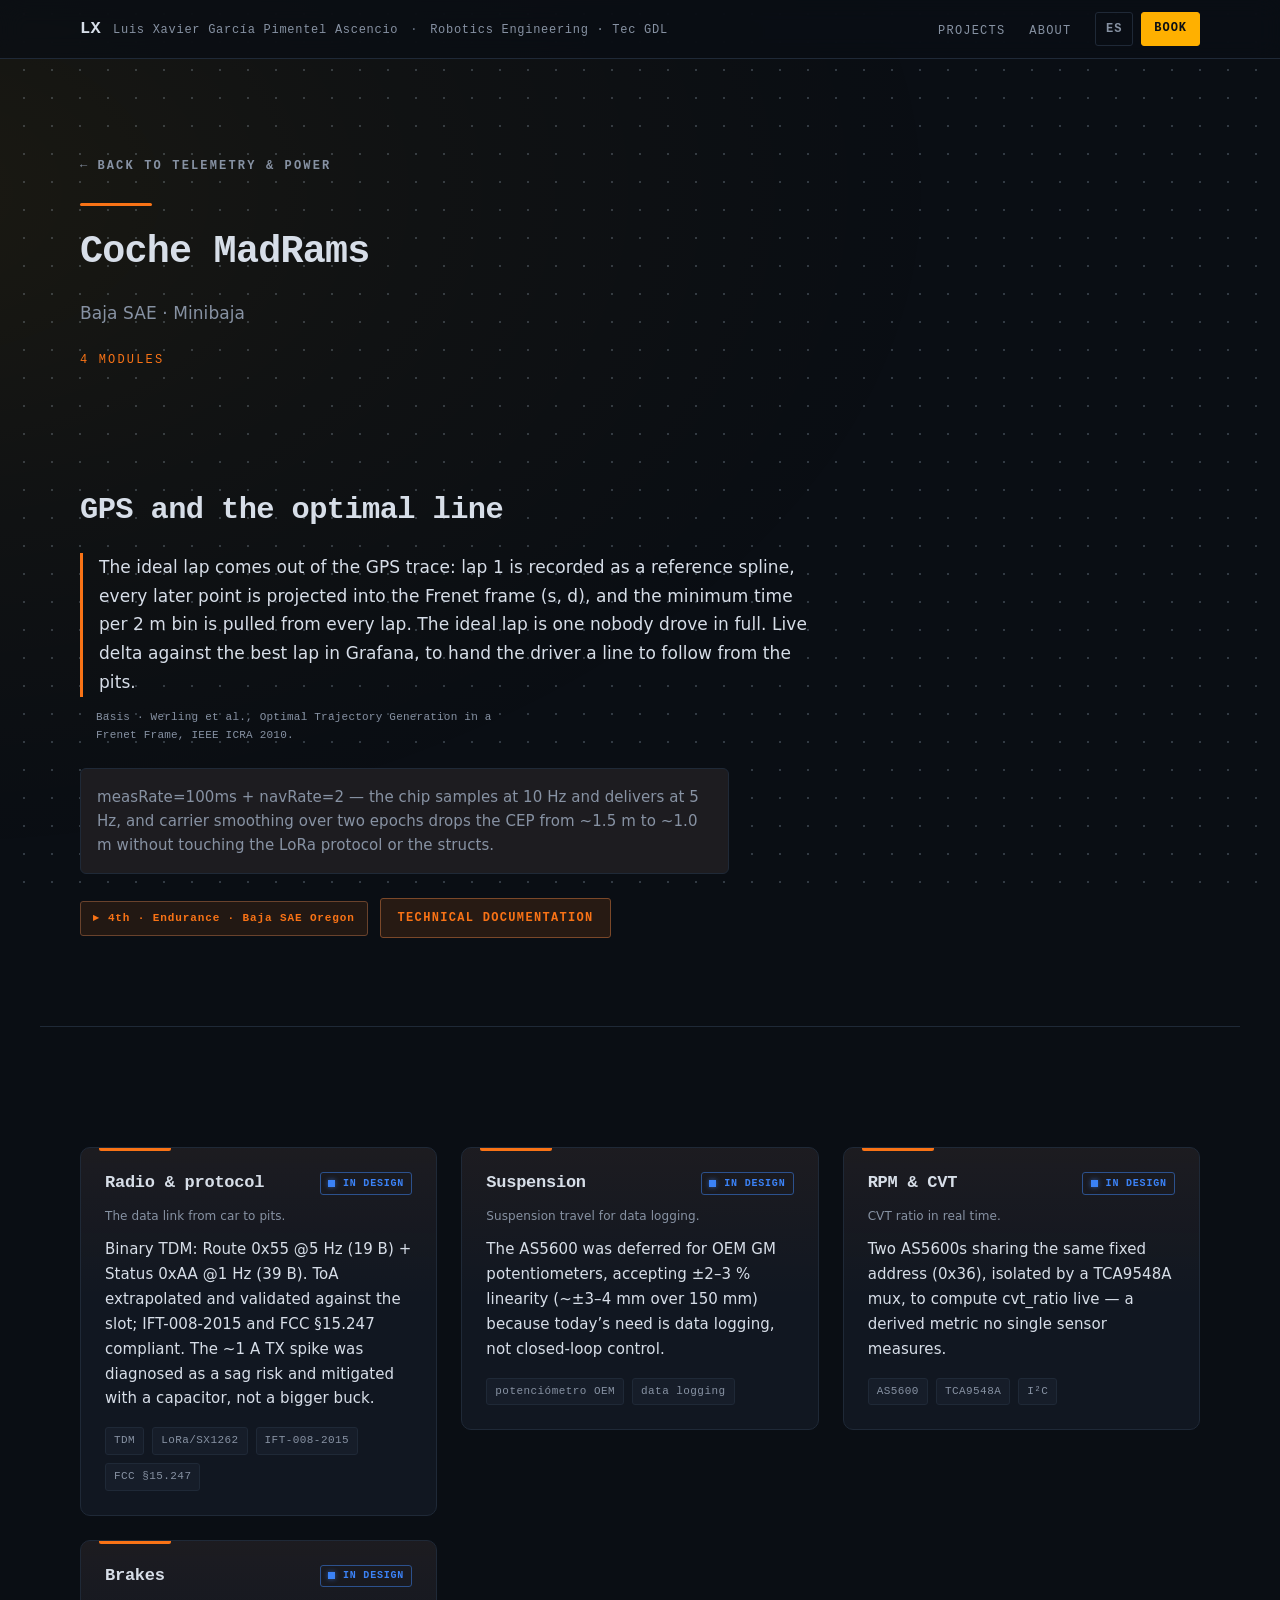
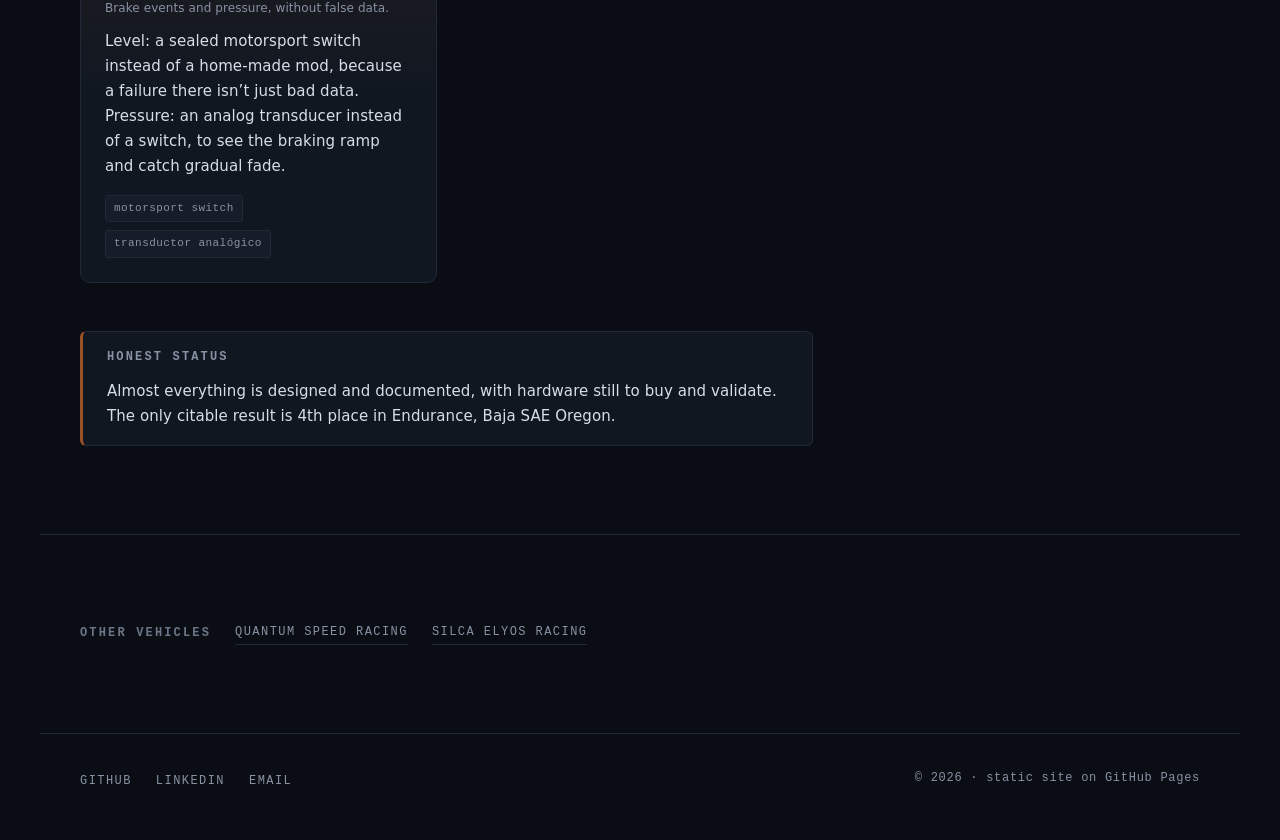
==== coche-madrams.html @ d6597817 "Extension a la seccion de telemeria" ====
<!doctype html>
<html lang="es">
<head>
<meta charset="UTF-8">
<meta name="viewport" content="width=device-width, initial-scale=1">
<title data-i18n="meta.title.vehiculo.madrams">Coche MadRams — Luis Xavier García Pimentel Ascencio</title>
<meta name="description" content="Coche Baja SAE de MadRams: telemetría por radio LoRa, vuelta ideal en marco de Frenet y decisiones de ingeniería subsistema por subsistema.">

<meta http-equiv="Content-Security-Policy"
      content="default-src 'self';
               script-src 'self';
               style-src 'self' 'unsafe-inline' https://fonts.googleapis.com;
               img-src 'self' data: https:;
               font-src 'self' https://fonts.gstatic.com;
               connect-src 'self';">

<meta property="og:title" data-i18n-content="meta.title.vehiculo.madrams" content="Coche MadRams — Luis Xavier García Pimentel Ascencio">
<meta property="og:description" content="Coche Baja SAE de MadRams: telemetría por radio LoRa, vuelta ideal en marco de Frenet y decisiones de ingeniería subsistema por subsistema.">
<meta property="og:type" content="website">
<meta property="og:url" content="https://luisxavierxd.github.io/Portfolio/coche-madrams.html">
<meta property="og:image" content="https://luisxavierxd.github.io/Portfolio/assets/og-cover.png">
<meta property="og:image:width" content="1200">
<meta property="og:image:height" content="630">
<meta property="og:image:alt" data-i18n-content="meta.ogImageAlt" content="Trazo de señal que pasa de ruido a una decisión discreta, sobre fondo azul-carbón, junto al nombre Luis Xavier García Pimentel Ascencio.">
<meta name="twitter:card" content="summary_large_image">

<link rel="icon" href="assets/favicon.svg" type="image/svg+xml">

<link rel="preconnect" href="https://fonts.googleapis.com">
<link rel="preconnect" href="https://fonts.gstatic.com" crossorigin>
<link rel="preload" as="style" href="https://fonts.googleapis.com/css2?family=Space+Mono:wght@400;700&family=Inter:wght@400;500;600&display=swap">
<link id="fonts-css" rel="stylesheet" media="print" href="https://fonts.googleapis.com/css2?family=Space+Mono:wght@400;700&family=Inter:wght@400;500;600&display=swap">

<link rel="stylesheet" href="styles.css">
</head>
<body>
<a class="skip-link" href="#main" data-i18n="a11y.skip">Saltar al contenido</a>

<header class="site-header">
  <nav class="nav" aria-label="Navegación principal" data-i18n-aria="nav.ariaLabel">
    <a class="brand" href="index.html" data-page-link>
      <span class="brand__mark">LX</span>
      <span class="brand__name">Luis Xavier García Pimentel Ascencio</span>
      <span class="brand__subtitle" data-i18n="nav.subtitle">Ingeniería en Robótica · Tec GDL</span>
    </a>
    <ul class="nav__links">
      <li><a class="nav__link" href="index.html#projects" data-page-link data-i18n="nav.projects">Proyectos</a></li>
      <li><a class="nav__link" href="index.html#about" data-page-link data-i18n="nav.about">Sobre mí</a></li>
    </ul>
    <div class="nav__actions">
      <button id="lang-toggle" class="lang-toggle" type="button" aria-label="EN — cambiar a inglés" data-i18n-aria="langToggle.ariaLabel">EN</button>
      <a class="btn btn--primary btn--small" href="index.html#book" data-page-link data-i18n="nav.bookCta">Agendar</a>
    </div>
  </nav>
</header>

<main id="main" tabindex="-1">
  <!-- Data-rendered from the VEHICLES table in main.js, in the active language.
       Adding a subsystem is one entry in that table — this shell never changes. -->
  <div id="vehicle-root" data-vehicle="madrams"></div>

  <noscript>
    <section class="section">
      <p class="vehicle-noscript">
        Esta página se arma con JavaScript. Mientras tanto:
        <a href="telemetria.html">volver a Telemetría y potencia</a> ·
        <a href="https://balsam-ringer-081.notion.site/797b2fdbb6b982669b6981bc59cf0b23" target="_blank" rel="noopener noreferrer">documentación técnica</a>.
      </p>
    </section>
  </noscript>
</main>

<footer class="site-footer">
  <ul class="footer__links">
    <li><a class="footer__link" href="https://github.com/luisxavierxd" target="_blank" rel="noopener noreferrer" data-i18n="social.github">GitHub</a></li>
    <li><a class="footer__link" href="https://www.linkedin.com/in/luis-xavier-garcía-pimentel-ascencio-251508333" target="_blank" rel="noopener noreferrer" data-i18n="social.linkedin">LinkedIn</a></li>
    <li><a class="footer__link" href="mailto:luisxaviergpa@proton.me" data-i18n="social.email">Email</a></li>
  </ul>
  <p class="footer__meta">© <span id="year"></span> · <span data-i18n="footer.tagline">sitio estático en GitHub Pages</span></p>
</footer>

<script src="main.js" defer></script>
</body>
</html>
---- styles.css ----
/* ==========================================================================
   Luis Xavier García Pimentel Ascencio — portfolio
   Design system: TEST-BENCH INSTRUMENT PANEL

   The project board is a bank of instrument channels. Each channel module
   reads its color from the --ch custom property the HTML sets inline, so a
   single rule set themes all six (address, reading, trace, border, dot,
   focus ring). Everything outside the board stays quiet.
   ========================================================================== */

/* --------------------------------------------------------------------------
   1. Tokens
   -------------------------------------------------------------------------- */

:root {
  /* Surfaces — blue-charcoal instrument background, never pure black */
  --bg:      #0a0e14;
  --panel:   #111721;
  --panel-2: #161d29;
  --rule:    #1f2937;

  /* Text.
     --dim (4.25:1 on --bg) FAILS AA for normal-size text, so it is used only
     for non-text decoration: the panel grid texture and the scope graticule.
     --dim-strong (5.37–6.14:1 on all three surfaces) carries every piece of
     small secondary text. */
  --text:       #d7dee8;
  --dim:        #6b7787;
  --dim-strong: #8792a3;

  /* Channel colors — one per project, meaningful assignment.
     All nine pass AA on --bg / --panel / --panel-2. */
  --ch-amber:  #ffb000; /* JTCS           — count / demand      */
  --ch-green:  #46e88a; /* NeuroBeat      — bio-signal          */
  --ch-cyan:   #38bdf8; /* TelemetryStack — live telemetry      */
  --ch-violet: #b48ead; /* Robot ROS2     — navigation          */
  --ch-coral:  #ff8f6b; /* Mapa TEC       — routing             */
  --ch-lime:   #c3e88d; /* MadRams        — teaching/onboarding */
  --ch-emerald: #14b8a6; /* AgroBot       — greenhouse harvesting */
  --ch-magenta: #e879f9; /* Loopzels      — cognitive puzzles     */
  --ch-red:     #ff3d6e; /* Malaria       — field / physics       */
  /* Each sub-page holds one bank of channels, so distinctness only has to
     hold *within* a page. The picks below still clear every existing hue by
     eye on --bg, and no two colors ever share a board. */
  --ch-coche:   #f97316; /* Coche MadRams — Baja rust-orange (vs. lime)  */
  --ch-quantum: #a855f7; /* Quantum       — high-voltage electric purple */
  --ch-elyos:   #3b82f6; /* Silca Elyos   — award steel-blue             */
  --ch-teal:    #5eead4; /* LaTeX Studio  — typeset paper-mint           */
  --ch-indigo:  #818cf8; /* Frenado Magn. — field-line periwinkle        */
  --ch-orchid:  #c084fc; /* LLM / Orquest.— agent-orchestration violet   */

  /* Default channel for anything outside a channel module (nav, hero,
     footer). Amber is the master channel. Every accent, focus ring and
     hover state in the sheet resolves through var(--ch). */
  --ch: var(--ch-amber);

  /* Type */
  --font-mono: "Space Mono", ui-monospace, SFMono-Regular, "JetBrains Mono", monospace;
  --font-sans: Inter, system-ui, -apple-system, "Segoe UI", sans-serif;

  --t-2xs:  0.625rem;   /* 10px — reading kicker            */
  --t-xs:   0.6875rem;  /* 11px — badges, pills             */
  --t-sm:   0.75rem;    /* 12px — eyebrows, units, captions */
  --t-md:   0.9375rem;  /* 15px — blurbs                    */
  --t-base: 1rem;       /* 16px — body                      */
  --t-lg:   1.0625rem;  /* 17px — bio, hero subline         */
  --t-xl:   1.125rem;   /* 18px — channel names             */
  --t-2xl:  1.5rem;     /* 24px — section headings          */
  --t-read: 2.5rem;     /* 40px — the reading value         */
  --t-hero: clamp(1.85rem, 6.2vw, 3.35rem);

  --track-wide:  0.18em;  /* tracked-out uppercase mono */
  --track-tight: -0.02em;

  /* Space */
  --s1: 0.25rem;   /*  4 */
  --s2: 0.5rem;    /*  8 */
  --s3: 0.75rem;   /* 12 */
  --s4: 1rem;      /* 16 */
  --s5: 1.5rem;    /* 24 */
  --s6: 2rem;      /* 32 */
  --s7: 3rem;      /* 48 */
  --s8: 4rem;      /* 64 */

  /* Radius — squared-off, instrument hardware, not soft cards */
  --r-sm: 3px;
  --r-md: 6px;
  --r-lg: 10px;

  /* Layout */
  --measure: 1200px;
  --pad-x: clamp(16px, 4vw, 40px); /* 16px at 360 keeps the 320px-min
                                      Calendly widget inside the viewport */
  --ease: cubic-bezier(0.22, 0.61, 0.36, 1);
}

/* --------------------------------------------------------------------------
   2. Base
   -------------------------------------------------------------------------- */

*,
*::before,
*::after { box-sizing: border-box; }

html {
  scroll-behavior: smooth;
  scroll-padding-top: 7rem;
  -webkit-text-size-adjust: 100%;
}

body {
  margin: 0;
  background-color: var(--bg);
  color: var(--text);
  font-family: var(--font-sans);
  font-size: var(--t-base);
  line-height: 1.6;
  letter-spacing: 0.005em;
  overflow-wrap: break-word;
}

/* Panel substrate — a dot lattice, deliberately NOT a grid: the trace screens
   own the crosshatch, so repeating it page-wide spent that cue everywhere.
   Fixed, so it reads as a surface the page sits on rather than something that
   scrolls with it. */
body::before {
  content: "";
  position: fixed;
  inset: 0;
  z-index: -1;
  pointer-events: none;
  /* 22% put the lattice at 1.24:1 against the page — technically present,
     practically invisible, and the landing's bank rows have enough open field
     that the texture has to actually carry it. 42% lands near 1.8:1: readable
     as a surface, still quiet enough to sit under type. */
  background-image: radial-gradient(
    color-mix(in srgb, var(--dim) 42%, transparent) 1.15px,
    transparent 1.25px);
  background-size: 28px 28px;
  background-position: center top;
}

/* The single ambient wash, in the hero channel's own amber. It lives on body,
   not on .hero, because .hero is capped at --measure: a layer inside that box
   gets clipped at the content column and the light ends on a vertical edge
   mid-screen. Here it spans the viewport, its origin sits off-canvas to the
   left so there is no visible start, and it reaches full transparency at 72%
   of a box far taller than it needs, so it never ends on an edge either.
   One wash, not scattered glow — the board is where colour is spent. */
body::after {
  content: "";
  position: absolute;
  top: 0;
  left: 0;
  right: 0;
  height: 1200px;
  z-index: -1;
  pointer-events: none;
  background: radial-gradient(115% 78% at -8% 16%,
    color-mix(in srgb, var(--ch-amber) 7%, transparent) 0,
    color-mix(in srgb, var(--ch-amber) 3%, transparent) 34%,
    transparent 72%);
}

h1, h2, h3, p, ul, figure { margin: 0; }
ul { padding: 0; list-style: none; }

a { color: inherit; }

svg { display: block; }

::selection {
  background: color-mix(in srgb, var(--ch) 30%, transparent);
  color: var(--text);
}

/* One focus treatment, channel-aware: inside a module it takes that
   module's color, elsewhere it falls back to the master channel. */
a:focus-visible,
button:focus-visible,
[tabindex]:focus-visible {
  outline: 2px solid var(--ch);
  outline-offset: 2px;
  border-radius: var(--r-sm);
}

/* --------------------------------------------------------------------------
   3. Skip link
   -------------------------------------------------------------------------- */

.skip-link {
  position: absolute;
  left: var(--s4);
  top: var(--s2);
  z-index: 100;
  transform: translateY(-160%);
  padding: var(--s2) var(--s4);
  background: var(--ch);
  color: var(--bg);
  font-family: var(--font-mono);
  font-size: var(--t-sm);
  font-weight: 700;
  letter-spacing: 0.08em;
  text-transform: uppercase;
  text-decoration: none;
  border-radius: var(--r-sm);
  transition: transform 0.18s var(--ease);
}

.skip-link:focus-visible { transform: translateY(0); }

/* --------------------------------------------------------------------------
   4. Header / nav — quiet
   -------------------------------------------------------------------------- */

.site-header {
  position: sticky;
  top: 0;
  z-index: 50;
  background: var(--bg); /* opaque fallback */
  border-bottom: 1px solid var(--rule);
}

@supports ((backdrop-filter: blur(10px)) or (-webkit-backdrop-filter: blur(10px))) {
  .site-header {
    background: color-mix(in srgb, var(--bg) 76%, transparent);
    -webkit-backdrop-filter: blur(12px) saturate(1.3);
    backdrop-filter: blur(12px) saturate(1.3);
  }
}

.nav {
  max-width: var(--measure);
  margin-inline: auto;
  padding: var(--s3) var(--pad-x);
  display: flex;
  flex-wrap: wrap;
  align-items: center;
  gap: var(--s3) var(--s4);
}

.brand {
  margin-right: auto;
  display: flex;
  align-items: baseline;
  gap: var(--s3);
  text-decoration: none;
  min-width: 0;
}

.brand__mark {
  font-family: var(--font-mono);
  font-weight: 700;
  font-size: 1.0625rem;
  letter-spacing: 0.02em;
  color: var(--text);
}

.brand:hover .brand__mark { color: var(--ch); }

/* Name and discipline read as one subtitle line, joined by the separator below.
   They are two elements only because the subtitle's textContent belongs to the
   i18n pass — a name folded into that span gets overwritten on load. */
.brand__name,
.brand__subtitle {
  display: none;
  font-family: var(--font-mono);
  font-size: var(--t-sm);
  letter-spacing: 0.06em;
  color: var(--dim-strong);
  white-space: nowrap;
}

.brand__subtitle::before {
  content: "·";
  margin-right: var(--s3);
  color: var(--dim);
}

.nav__links {
  order: 3;
  flex-basis: 100%;
  display: flex;
  flex-wrap: wrap;
  gap: var(--s5);
  padding-top: var(--s3);
  border-top: 1px solid var(--rule);
}

.nav__link {
  font-family: var(--font-mono);
  font-size: var(--t-sm);
  letter-spacing: 0.1em;
  text-transform: uppercase;
  text-decoration: none;
  color: var(--dim-strong);
  padding-block: 2px;
  border-bottom: 1px solid transparent;
  transition: color 0.18s var(--ease), border-color 0.18s var(--ease);
}

.nav__link:hover {
  color: var(--text);
  border-bottom-color: var(--ch);
}

.nav__actions {
  display: flex;
  align-items: center;
  gap: var(--s2);
}

.lang-toggle {
  font-family: var(--font-mono);
  font-size: var(--t-sm);
  font-weight: 700;
  letter-spacing: 0.1em;
  color: var(--dim-strong);
  background: transparent;
  border: 1px solid var(--rule);
  border-radius: var(--r-sm);
  padding: 0.45rem 0.6rem;
  min-height: 34px;
  cursor: pointer;
  transition: color 0.18s var(--ease), border-color 0.18s var(--ease);
}

.lang-toggle:hover {
  color: var(--text);
  border-color: color-mix(in srgb, var(--ch) 45%, var(--rule));
}

@media (min-width: 760px) {
  .nav__links {
    order: 0;
    flex-basis: auto;
    gap: var(--s5);
    padding-top: 0;
    border-top: 0;
    margin-inline-end: var(--s2);
  }
}

@media (min-width: 700px) {
  .brand__name { display: inline; }
}

/* The subtitle only joins once the name, the nav and the CTA all fit without
   crowding — it is the least load-bearing thing in the bar. */
@media (min-width: 1200px) {
  .brand__subtitle { display: inline; }
}

/* --------------------------------------------------------------------------
   5. Buttons — instrument switch labels
   -------------------------------------------------------------------------- */

.btn {
  display: inline-flex;
  align-items: center;
  justify-content: center;
  gap: var(--s2);
  min-height: 40px;
  padding: 0.55rem 1.05rem;
  font-family: var(--font-mono);
  font-size: var(--t-sm);
  font-weight: 700;
  letter-spacing: 0.11em;
  text-transform: uppercase;
  text-decoration: none;
  text-align: center;
  border: 1px solid transparent;
  border-radius: var(--r-sm);
  cursor: pointer;
  transition: background-color 0.18s var(--ease), border-color 0.18s var(--ease),
              color 0.18s var(--ease);
}

.btn--primary {
  background: var(--ch);
  color: var(--bg);
  border-color: var(--ch);
}

.btn--primary:hover {
  background: color-mix(in srgb, var(--ch) 82%, #ffffff);
  border-color: color-mix(in srgb, var(--ch) 82%, #ffffff);
}

.btn--secondary {
  background: transparent;
  color: var(--text);
  border-color: var(--rule);
}

.btn--secondary:hover {
  color: var(--ch);
  border-color: color-mix(in srgb, var(--ch) 50%, var(--rule));
}

.btn--small {
  min-height: 34px;
  padding: 0.35rem 0.75rem;
  letter-spacing: 0.08em;
}

/* Wayfinding, not decoration: a primary control whose whole job is to jump to
   the booking panel carries that panel's channel color (§13 themes .section--book
   with --ch-cyan), so the color names the destination. This is why the first
   viewport is not single-accent — the second color is doing a job. */
.btn--primary[href="#book"] { --ch: var(--ch-cyan); }

/* In-module link buttons: Demo carries the channel color, Code stays quiet. */
.btn--demo {
  color: var(--ch);
  background: color-mix(in srgb, var(--ch) 12%, transparent);
  border-color: color-mix(in srgb, var(--ch) 42%, var(--rule));
}

.btn--demo:hover {
  background: color-mix(in srgb, var(--ch) 20%, transparent);
  border-color: var(--ch);
}

.btn--code {
  color: var(--dim-strong);
  background: transparent;
  border-color: var(--rule);
}

.btn--code:hover {
  color: var(--text);
  border-color: color-mix(in srgb, var(--ch) 40%, var(--rule));
}

/* --------------------------------------------------------------------------
   6. Hero — the thesis: raw signal resolving into a decision
   -------------------------------------------------------------------------- */

.hero {
  position: relative;
  max-width: var(--measure);
  margin-inline: auto;
  padding: clamp(32px, 6vw, 56px) var(--pad-x) clamp(40px, 6vw, 72px);
}

.hero__content { position: relative; }

/* The master scope, with its axis captions. The captions name the two halves
   of the trace — raw input on the left, resolved decision on the right — so
   the hero encodes the thesis instead of illustrating it. */
.hero__scope {
  position: relative;
  width: 100%;
  max-width: 560px;
}

.hero__axis {
  display: flex;
  justify-content: space-between;
  gap: var(--s4);
  margin-top: var(--s2);
  font-family: var(--font-mono);
  font-size: var(--t-2xs);
  font-weight: 700;
  letter-spacing: 0.2em;
  text-transform: uppercase;
  color: var(--dim-strong);
}

.hero__axis-out { text-align: right; }

.hero__heading {
  font-family: var(--font-mono);
  font-weight: 700;
  font-size: var(--t-hero);
  line-height: 1.08;
  letter-spacing: -0.03em;
  color: var(--text);
  max-width: 17ch;
  margin-top: clamp(24px, 5vw, 40px);
}

.hero__subline {
  margin-top: var(--s5);
  max-width: 58ch;
  font-size: var(--t-lg);
  line-height: 1.65;
  color: var(--dim-strong);
}

.hero__actions {
  margin-top: var(--s6);
  display: flex;
  flex-wrap: wrap;
  gap: var(--s3);
}

.social {
  margin-top: var(--s7);
  padding-top: var(--s4);
  border-top: 1px solid var(--rule);
  display: flex;
  flex-wrap: wrap;
  gap: var(--s5);
}

.social__link {
  font-family: var(--font-mono);
  font-size: var(--t-sm);
  letter-spacing: 0.12em;
  text-transform: uppercase;
  text-decoration: none;
  color: var(--dim-strong);
  border-bottom: 1px solid transparent;
  transition: color 0.18s var(--ease), border-color 0.18s var(--ease);
}

.social__link:hover {
  color: var(--ch);
  border-bottom-color: color-mix(in srgb, var(--ch) 60%, transparent);
}

/* Desktop: the master scope sits alongside the thesis, not above it. */
@media (min-width: 940px) {
  .hero {
    display: grid;
    grid-template-columns: minmax(0, 1fr) minmax(0, 0.92fr);
    align-items: center;
    column-gap: var(--s8);
    padding-block: clamp(56px, 7vw, 96px);
  }

  .hero__scope {
    grid-column: 2;
    grid-row: 1;
    max-width: none;
  }

  .hero__content {
    grid-column: 1;
    grid-row: 1;
  }

  .hero__heading { margin-top: 0; }
}

/* --------------------------------------------------------------------------
   7. Section chrome
   -------------------------------------------------------------------------- */

.section {
  max-width: var(--measure);
  margin-inline: auto;
  padding: clamp(48px, 8vw, 88px) var(--pad-x);
  border-top: 1px solid var(--rule);
}

/* Panel header bar: label, then a hairline running to the panel edge. */
.section__eyebrow,
.section__heading {
  display: flex;
  align-items: center;
  gap: var(--s4);
  font-family: var(--font-mono);
  font-weight: 700;
}

.section__eyebrow::after,
.section__heading::after {
  content: "";
  flex: 1 1 0;
  height: 1px;
  background: var(--rule);
}

.section__eyebrow {
  gap: var(--s3);
  font-size: var(--t-sm);
  letter-spacing: var(--track-wide);
  text-transform: uppercase;
  color: var(--dim-strong);
}

/* the board's panel header carries a live channel marker */
.section__eyebrow::before {
  content: "";
  flex: 0 0 auto;
  width: 3px;
  height: 14px;
  background: var(--ch);
  border-radius: 1px;
}

.section__heading {
  font-size: var(--t-2xl);
  letter-spacing: -0.01em;
  color: var(--text);
}

/* --------------------------------------------------------------------------
   7b. Sub-page masthead — the landing is the whole instrument board, each
       sub-page is one channel bank zoomed in. The masthead says which bank
       you are looking at and how to get back, and takes the bank's own --ch
       (set on the <section>) so the route is colour-coded end to end.
   -------------------------------------------------------------------------- */

.section--sub { border-top: 0; }

.backlink {
  display: inline-flex;
  align-items: center;
  gap: var(--s2);
  min-height: 40px;
  font-family: var(--font-mono);
  font-size: var(--t-sm);
  font-weight: 700;
  letter-spacing: var(--track-wide);
  text-transform: uppercase;
  text-decoration: none;
  color: var(--dim-strong);
  transition: color 0.18s var(--ease);
}

.backlink::before {
  content: "←";
  display: inline-block;
  transition: transform 0.18s var(--ease);
}

.backlink:hover { color: var(--ch); }
.backlink:hover::before { transform: translateX(-4px); }

.subhead__title {
  margin-top: var(--s4);
  font-family: var(--font-mono);
  font-weight: 700;
  font-size: clamp(1.6rem, 5vw, 2.4rem);
  letter-spacing: var(--track-tight);
  color: var(--text);
}

/* the channel key bar again, this time keying a whole page */
.subhead__title::before {
  content: "";
  display: block;
  width: 72px;
  height: 3px;
  margin-bottom: var(--s4);
  background: var(--ch);
  border-radius: 2px;
}

.subhead__line {
  margin-top: var(--s4);
  max-width: 62ch;
  font-size: var(--t-lg);
  line-height: 1.65;
  color: var(--dim-strong);
}

.subhead__count {
  margin-top: var(--s5);
  font-family: var(--font-mono);
  font-size: var(--t-sm);
  letter-spacing: var(--track-wide);
  text-transform: uppercase;
  color: var(--ch);
}

/* Foot of every sub-page: the other four banks, so a visitor can cross to a
   sibling category without going back through the landing. Each link carries
   its destination's own --ch, so the hover colour is the colour you land in. */
.siblings {
  display: flex;
  flex-wrap: wrap;
  align-items: center;
  gap: var(--s3) var(--s5);
}

.siblings__label {
  font-family: var(--font-mono);
  font-size: var(--t-sm);
  font-weight: 700;
  letter-spacing: var(--track-wide);
  text-transform: uppercase;
  color: var(--dim);
}

/* --------------------------------------------------------------------------
   8. The reading board — the loud part
   -------------------------------------------------------------------------- */

.board {
  margin-top: var(--s6);
  display: grid;
  grid-template-columns: minmax(0, 1fr);
  gap: var(--s5);
  /* Each module is only as tall as its own content. The default `stretch`
     looks tidier at rest, but the moment one module's panel expands its
     row-mates stretch with it and grow a dead gap the height of the panel. */
  align-items: start;
}

@media (min-width: 700px) {
  .board { grid-template-columns: repeat(2, minmax(0, 1fr)); }
}

@media (min-width: 1024px) {
  .board { grid-template-columns: repeat(3, minmax(0, 1fr)); }
}

/* Group headings split a bank's board into named sub-groups (LLM/Orquestación
   runs "Orquestación propia" then "Capacidades / skills"). Numbering runs
   continuously across groups, so the addresses read in one sequence even as the
   heading breaks the grid. Only pages that carry sub-groups emit these; a
   single-group bank draws one .board with no heading, exactly as before. */
.board__group {
  margin-top: var(--s7);
  display: flex;
  align-items: center;
  gap: var(--s3);
  font-family: var(--font-mono);
  font-size: var(--t-sm);
  font-weight: 700;
  letter-spacing: var(--track-wide);
  text-transform: uppercase;
  color: var(--dim-strong);
}

.board__group::before {
  content: "";
  width: 24px;
  height: 3px;
  border-radius: 2px;
  background: var(--ch);
}

.section__eyebrow + .board__group { margin-top: var(--s6); }
.board__group + .board { margin-top: var(--s4); }

/* The Percibir/Procesar/Comunicar row eyebrows went away with the single-grid
   layout: the landing now shows one module per category (each tagged on its
   own address line) and every sub-page holds exactly one category, so a label
   spanning a row no longer has a row to speak for. */

/* One rule set, six channels: everything below resolves through var(--ch),
   which each <article> sets inline. */
.channel {
  position: relative;
  display: flex;
  flex-direction: column;
  padding: var(--s5);
  background-color: var(--panel);
  /* a whisper of the channel color down from the key bar */
  background-image: linear-gradient(180deg,
    color-mix(in srgb, var(--ch) 5%, transparent), transparent 150px);
  border: 1px solid var(--rule);
  border-radius: var(--r-lg);
  transition: border-color 0.25s var(--ease), box-shadow 0.25s var(--ease);
}

/* channel key: a short bar of the channel color painted on the top edge */
.channel::before {
  content: "";
  position: absolute;
  top: 0;
  left: 18px;
  width: 72px;
  height: 3px;
  background: var(--ch);
  border-radius: 0 0 2px 2px;
}

.channel:hover {
  border-color: color-mix(in srgb, var(--ch) 34%, var(--rule));
  box-shadow: 0 20px 48px -34px color-mix(in srgb, var(--ch) 85%, transparent);
}

/* Module rhythm — every child is spaced explicitly at the same specificity
   (0,2,0) so nothing later in the sheet silently loses. */
.channel > * { margin-top: var(--s3); }
.channel > :first-child { margin-top: 0; }

.channel__addr {
  display: flex;
  align-items: center;
  gap: var(--s3);
  font-family: var(--font-mono);
  font-weight: 700;
  font-size: var(--t-sm);
  letter-spacing: var(--track-wide);
  color: var(--ch);
}

.channel__addr::after {
  content: "";
  flex: 1 1 0;
  height: 1px;
  background: color-mix(in srgb, var(--ch) 22%, var(--rule));
}

/* Award ribbon — one module carries it (Silca Elyos), so it is a modifier on
   the module rather than a channel of its own. */
.channel__award {
  display: flex;
  align-items: center;
  gap: var(--s2);
  padding: var(--s2) var(--s3);
  font-family: var(--font-mono);
  font-size: var(--t-xs);
  font-weight: 700;
  letter-spacing: 0.08em;
  color: var(--ch);
  background: color-mix(in srgb, var(--ch) 10%, transparent);
  border: 1px solid color-mix(in srgb, var(--ch) 34%, var(--rule));
  border-radius: var(--r-sm);
}

.channel__award::before {
  content: "🏆";
  font-size: var(--t-sm);
  line-height: 1;
}

.channel > .channel__name {
  margin-top: var(--s3);
  font-family: var(--font-mono);
  font-weight: 700;
  font-size: var(--t-xl);
  line-height: 1.3;
  /* two lines reserved: the long names wrap to two at every breakpoint, so
     holding the space keeps every readout well — and therefore every trace
     screen — on the same line across a row */
  min-height: 2.6em;
  letter-spacing: -0.015em;
  color: var(--text);
}

/* The readout well: reading + trace form one continuous inset screen.
   One row each for kicker / value / unit, and each row is exactly one line
   tall, so all six wells are the same height at every breakpoint and in both
   languages — which is what makes the trace screens line up across a row.
   (Under flex-wrap the unit used to share the value's row and drop to a third
   line only on the longer strings, so CH.03 sat ~25px lower than CH.01.) */
.channel > .channel__reading {
  margin-top: var(--s4);
  display: grid;
  grid-template-columns: minmax(0, 1fr);
  align-content: start;
  padding: var(--s3) var(--s4) var(--s2);
  background: var(--panel-2);
  border: 1px solid var(--rule);
  border-bottom: 0;
  border-radius: var(--r-md) var(--r-md) 0 0;
}

/* Values and units are short by design; nowrap keeps the well's height
   deterministic. The unit also ellipsises (it is the string that changes
   length between ES and EN); the value must not clip, since Space Mono's
   ascent+descent at 40px overflows its own 1.15 line box. */
.reading__value,
.reading__unit {
  min-width: 0;
  white-space: nowrap;
}

.reading__unit {
  overflow: hidden;
  text-overflow: ellipsis;
}

.reading__label {
  font-family: var(--font-mono);
  font-size: var(--t-2xs);
  font-weight: 700;
  letter-spacing: 0.22em;
  text-transform: uppercase;
  color: var(--dim-strong);
}

.reading__value {
  font-family: var(--font-mono);
  font-weight: 700;
  font-size: var(--t-read);
  line-height: 1.15;
  letter-spacing: var(--track-tight);
  font-variant-numeric: tabular-nums;
  color: var(--ch);
}

.reading__unit {
  font-family: var(--font-mono);
  font-size: var(--t-sm);
  letter-spacing: 0.04em;
  color: var(--dim-strong);
}

/* --------------------------------------------------------------------------
   9. Traces — scope screens + the draw
   -------------------------------------------------------------------------- */

.trace {
  width: 100%;
  height: auto;
  overflow: visible;
  background-color: var(--panel-2);
  /* graticule: --dim used as non-text decoration only */
  background-image:
    repeating-linear-gradient(to right,
      color-mix(in srgb, var(--dim) 16%, transparent) 0 1px, transparent 1px 24px),
    repeating-linear-gradient(to bottom,
      color-mix(in srgb, var(--dim) 16%, transparent) 0 1px, transparent 1px 12px);
  border: 1px solid var(--rule);
}

.channel > .trace {
  margin-top: 0;
  border-top: 0;
  border-radius: 0 0 var(--r-md) var(--r-md);
}

.hero__trace {
  width: 100%;
  /* width is capped by .hero__scope so the axis captions match the screen */
  border-radius: var(--r-lg);
  background-image:
    repeating-linear-gradient(to right,
      color-mix(in srgb, var(--dim) 14%, transparent) 0 1px, transparent 1px 40px),
    repeating-linear-gradient(to bottom,
      color-mix(in srgb, var(--dim) 14%, transparent) 0 1px, transparent 1px 20px);
}

.trace path {
  fill: none;
  stroke: var(--ch);
  /* User-unit stroke width, not screen px: these paths carry pathLength="1"
     and draw via stroke-dasharray/-dashoffset, which Chromium resolves in
     user-space. vector-effect:non-scaling-stroke would resolve the dash in
     screen units instead and desync it from pathLength, clipping the trace.
     Sized so the rendered stroke lands near 2px at each SVG's viewBox scale:
     card traces (viewBox 0 0 120 36, render ~250-340px wide, scale ~2.1-2.8x). */
  stroke-width: 0.8;
  stroke-linecap: round;
  stroke-linejoin: round;
}

/* Marker dots/squares on waypoint and route traces (Nav2 waypoints, the
   mapatec origin/destination) — filled in the channel color, no stroke. */
.trace circle,
.trace rect {
  fill: var(--ch);
  stroke: none;
}

.hero__trace path {
  /* hero viewBox is 0 0 400 120, rendered ~328-560px wide across breakpoints
     (scale ~0.8-1.4x) — a much larger user-space unit than the card traces,
     so it needs a proportionally larger stroke-width to still read as ~2px. */
  stroke-width: 1.8;
  filter: drop-shadow(0 0 6px color-mix(in srgb, var(--ch) 32%, transparent));
}

/* Draw once on load, then hold. Paths carry pathLength="1"; the CSS
   animation's forwards fill holds the fully-drawn state afterward — no
   JS involved. */
.trace path {
  stroke-dasharray: 1;
  stroke-dashoffset: 1;
  animation: trace-draw 1.1s var(--ease) 0.15s forwards;
}

.hero__trace path { animation-duration: 1.6s; }

/* Same idea on the landing, where each module is alone inside its own bank row:
   the stagger has to count banks, not sibling modules. */
.banks .bank:nth-of-type(2) .trace path { animation-delay: 0.25s; }
.banks .bank:nth-of-type(3) .trace path { animation-delay: 0.35s; }
.banks .bank:nth-of-type(4) .trace path { animation-delay: 0.45s; }
.banks .bank:nth-of-type(5) .trace path { animation-delay: 0.55s; }

/* stagger the board so it reads as channels coming online in order.
   nth-of-type (not nth-child) counts only sibling <article> channels, so the
   row-label <p> elements interleaved between rows don't shift the count. */
.board .channel:nth-of-type(2) .trace path { animation-delay: 0.25s; }
.board .channel:nth-of-type(3) .trace path { animation-delay: 0.35s; }
.board .channel:nth-of-type(4) .trace path { animation-delay: 0.45s; }
.board .channel:nth-of-type(5) .trace path { animation-delay: 0.55s; }
.board .channel:nth-of-type(6) .trace path { animation-delay: 0.65s; }
.board .channel:nth-of-type(7) .trace path { animation-delay: 0.75s; }
.board .channel:nth-of-type(8) .trace path { animation-delay: 0.85s; }
.board .channel:nth-of-type(9) .trace path { animation-delay: 0.95s; }

@keyframes trace-draw {
  to { stroke-dashoffset: 0; }
}

/* Decision markers fade/scale in once their own trace finishes drawing,
   rather than sitting on screen from frame 0 waiting for the line to catch
   up to them. Delay = that trace's path delay + duration, so the marker
   lands right as the line resolves into it. */
.trace circle,
.trace rect {
  transform-box: fill-box;
  transform-origin: center;
  opacity: 0;
  animation: marker-in 0.35s var(--ease) 1.25s forwards;
}

@keyframes marker-in {
  from { opacity: 0; transform: scale(0.4); }
  to { opacity: 1; transform: scale(1); }
}

.hero__trace circle { animation-delay: 1.75s; }

.banks .bank:nth-of-type(2) .trace circle,
.banks .bank:nth-of-type(2) .trace rect { animation-delay: 1.35s; }
.banks .bank:nth-of-type(3) .trace circle,
.banks .bank:nth-of-type(3) .trace rect { animation-delay: 1.45s; }
.banks .bank:nth-of-type(4) .trace circle,
.banks .bank:nth-of-type(4) .trace rect { animation-delay: 1.55s; }
.banks .bank:nth-of-type(5) .trace circle,
.banks .bank:nth-of-type(5) .trace rect { animation-delay: 1.65s; }

.board .channel:nth-of-type(2) .trace circle,
.board .channel:nth-of-type(2) .trace rect { animation-delay: 1.35s; }
.board .channel:nth-of-type(3) .trace circle,
.board .channel:nth-of-type(3) .trace rect { animation-delay: 1.45s; }
.board .channel:nth-of-type(4) .trace circle,
.board .channel:nth-of-type(4) .trace rect { animation-delay: 1.55s; }
.board .channel:nth-of-type(5) .trace circle,
.board .channel:nth-of-type(5) .trace rect { animation-delay: 1.65s; }
.board .channel:nth-of-type(6) .trace circle,
.board .channel:nth-of-type(6) .trace rect { animation-delay: 1.75s; }
.board .channel:nth-of-type(7) .trace circle,
.board .channel:nth-of-type(7) .trace rect { animation-delay: 1.85s; }
.board .channel:nth-of-type(8) .trace circle,
.board .channel:nth-of-type(8) .trace rect { animation-delay: 1.95s; }
.board .channel:nth-of-type(9) .trace circle,
.board .channel:nth-of-type(9) .trace rect { animation-delay: 2.05s; }

/* the only hover motion on the board: a 1–2px drift */
.channel > .trace {
  transition: transform 0.3s var(--ease);
}

.channel:hover > .trace { transform: translateY(-2px); }

/* --------------------------------------------------------------------------
   10. Board footer link
   -------------------------------------------------------------------------- */

.board__more { margin-top: var(--s6); }

.link {
  font-family: var(--font-mono);
  font-size: var(--t-sm);
  letter-spacing: 0.12em;
  text-transform: uppercase;
  text-decoration: none;
  color: var(--dim-strong);
  border-bottom: 1px solid var(--rule);
  padding-bottom: 2px;
  transition: color 0.18s var(--ease), border-color 0.18s var(--ease);
}

.link:hover {
  color: var(--ch);
  border-bottom-color: var(--ch);
}

/* --------------------------------------------------------------------------
   11. About — the calm counterweight
   -------------------------------------------------------------------------- */

/* --------------------------------------------------------------------------
   11a. The lap — Nordschleife behind the narrative

   The bio is set to a 68ch measure inside a 1200px section, so on wide screens
   there is a column of open field to its right doing nothing. A slow lap goes
   there: the track draws itself once when the section arrives, then a single
   car runs it for as long as you stay. It is the same idea as the course site's
   Monaco background, rebuilt in vanilla — the portfolio ships no libraries and
   its CSP admits no third-party script, so the technique is reused, not the code.

   Below 1100px it is not shown at all: there is no open field left to fill, and
   a 5.5KB path animating behind body copy on a phone is all cost, no benefit.
   -------------------------------------------------------------------------- */

.about__circuit { display: none; }

@media (min-width: 1100px) {
  /* Two columns for the length of the narrative: the story on the left, the lap
     on the right. The heading and the skills legend still span the full width —
     only the reading run is paired with the track. */
  /* The lap column is a fixed 400px rather than a percentage: the svg's height
     then follows from its own aspect ratio (272.7 / 220.1 → 323px), which is
     what makes the exact centring in `top` below possible. */
  .section--about {
    display: grid;
    grid-template-columns: minmax(0, 1fr) 400px;
    column-gap: var(--s7);
  }

  .section--about > .section__heading { grid-column: 1 / -1; grid-row: 1; }
  .about__narrative { grid-column: 1; grid-row: 2; }
  .section--about > .teams { grid-column: 1 / -1; grid-row: 3; }
  .section--about > .skills { grid-column: 1 / -1; grid-row: 4; }

  /* The wrapper is a stretched grid item spanning the whole narrative, and the
     svg sticks inside it — so the lap rides down beside the text the entire
     read and only leaves when the story does. Offset clears the sticky header. */
  .about__circuit {
    --ch: var(--ch-coche);
    display: block;
    grid-column: 2;
    grid-row: 2;
    pointer-events: none;
  }

  /* Centred in the viewport, not pinned near the top: pinned, the track sat
     high on the way down and low on the way back up, so the two directions did
     not read the same. 50vh less half the svg's own height puts it on the
     centre line whichever way you scroll.

     Centring via a 100vh flex box would be height-agnostic and tempting, but a
     100vh child sets a 100vh floor on this grid row — on a tall viewport that
     pushed the teams and skills blocks below the fold. This costs one magic
     number and touches nothing else's layout. */
  .about__circuit svg {
    position: sticky;
    top: calc(50vh - 161px); /* half of 400 / (272.7 / 220.1) */
    display: block;
    width: 100%;
  }
}

.circuit__track {
  fill: none;
  stroke: var(--ch);
  stroke-width: 2.2;
  stroke-linejoin: round;
  stroke-linecap: round;
  opacity: 0.62;
  filter: drop-shadow(0 0 6px color-mix(in srgb, var(--ch) 45%, transparent));
}

/* Same progressive-enhancement contract as the bank strips: undrawn only once
   script is there to draw it. */
.js .circuit__track {
  stroke-dasharray: 1;
  stroke-dashoffset: 1;
}

/* A long, deliberate draw — 20.8 km of track should not snap into place. */
.about__circuit.is-onscreen .circuit__track {
  animation: trace-draw 4.5s var(--ease) forwards;
}

.circuit__car {
  fill: var(--ch);
  filter: drop-shadow(0 0 7px var(--ch));
}

/* Names the shape, inside the loop. Sized in user units, so it scales with the
   svg instead of drifting off the track at other widths. */
.circuit__label,
.circuit__sublabel {
  font-family: var(--font-mono);
  text-transform: uppercase;
  fill: var(--ch);
}

.circuit__label {
  font-size: 11px;
  font-weight: 700;
  letter-spacing: 0.16em;
  opacity: 0.8;
}

.circuit__sublabel {
  font-size: 7.5px;
  letter-spacing: 0.24em;
  opacity: 0.5;
}

.about__bio {
  margin-top: var(--s5);
  max-width: 68ch;
  font-size: var(--t-lg);
  line-height: 1.72;
  color: var(--text);
}

/* The bio is a story now, not a paragraph. One measure for the whole run so
   the eye keeps its line, a lede that picks the hero's sentence back up, and
   a closer that lands it. */
.about__narrative {
  margin-top: var(--s5);
  max-width: 68ch;
}

.about__narrative p {
  font-size: var(--t-lg);
  line-height: 1.72;
  color: var(--text);
}

.about__narrative p + p { margin-top: var(--s5); }

.about__narrative p:first-child {
  font-size: clamp(1.15rem, 3.6vw, 1.4rem);
  line-height: 1.5;
  letter-spacing: var(--track-tight);
}

.about__narrative p:last-child {
  padding-top: var(--s5);
  border-top: 1px solid var(--rule);
  font-weight: 500;
}

.skills {
  margin-top: var(--s7);
  display: grid;
  gap: var(--s4);
  padding-top: var(--s5);
  border-top: 1px solid var(--rule);
}

/* Teams and skills share the same row grammar — dot, label, tags — which made
   them read as one thirteen-row list. Teams gets a panel of its own so the eye
   sees two objects: where the work happens, then what it is done with. */
.teams {
  margin-top: var(--s7);
  display: grid;
  gap: var(--s4);
  padding: var(--s5);
  background: color-mix(in srgb, var(--panel) 55%, transparent);
  border: 1px solid var(--rule);
  border-radius: var(--r-lg);
}

.teams + .skills {
  margin-top: var(--s8);
}

.skills__eyebrow {
  font-family: var(--font-mono);
  font-size: var(--t-sm);
  font-weight: 700;
  letter-spacing: var(--track-wide);
  text-transform: uppercase;
  color: var(--dim-strong);
}

/* Says what the glow means, next to a tag that is actually glowing — the
   sentence alone left people to guess, and a legend nobody reads first is
   just decoration. Sits above the groups for that reason. */
.tier-note {
  display: flex;
  align-items: center;
  flex-wrap: wrap;
  gap: var(--s2);
  font-size: var(--t-sm);
  line-height: 1.5;
  color: var(--dim-strong);
}

.skills .tier-note {
  margin-top: var(--s2);
  padding-bottom: var(--s3);
}

.teams .tier-note { margin-top: var(--s2); }

.skills__group {
  display: grid;
  grid-template-columns: auto minmax(0, 1fr);
  align-items: center;
  gap: var(--s2) var(--s3);
}

.skills__dot {
  width: 8px;
  height: 8px;
  border-radius: 50%;
  background: var(--ch);
  box-shadow: 0 0 0 3px color-mix(in srgb, var(--ch) 16%, transparent);
}

.skills__group-name {
  font-family: var(--font-mono);
  font-size: var(--t-sm);
  font-weight: 700;
  letter-spacing: 0.12em;
  text-transform: uppercase;
  color: var(--dim-strong);
}

.pills,
.badges {
  display: flex;
  flex-wrap: wrap;
  gap: var(--s2);
}

.pills { grid-column: 1 / -1; }

.pill,
.badge {
  font-family: var(--font-mono);
  font-size: var(--t-xs);
  letter-spacing: 0.04em;
  color: var(--dim-strong);
  background: var(--panel);
  border: 1px solid var(--rule);
  border-radius: var(--r-sm);
  padding: 0.25rem 0.5rem;
}

.badge { background: var(--panel-2); }

/* --------------------------------------------------------------------------
   Expert tier — a tag that runs hot

   Two tiers only: normal, and this. The glow is the group's own channel colour
   emitted softly, not a neon outline, so it reads as a hot channel on the bench
   rather than a highlight pen. Kept to a small set on purpose: glow everything
   and it stops meaning anything.
   -------------------------------------------------------------------------- */
.pill--expert {
  color: var(--text);
  font-weight: 600;
  border-color: color-mix(in srgb, var(--ch) 60%, var(--rule));
  background: color-mix(in srgb, var(--ch) 8%, var(--panel));
  box-shadow: 0 0 6px color-mix(in srgb, var(--ch) 45%, transparent),
              0 0 1px color-mix(in srgb, var(--ch) 80%, transparent);
}

/* Very slow breathing so the set feels live without pulling the eye off the
   text. The global reduced-motion block kills this and leaves the static glow. */
@media (prefers-reduced-motion: no-preference) {
  .pill--expert { animation: skill-pulse 4s ease-in-out infinite; }
}

@keyframes skill-pulse {
  0%, 100% { box-shadow: 0 0 5px color-mix(in srgb, var(--ch) 38%, transparent),
                         0 0 1px color-mix(in srgb, var(--ch) 70%, transparent); }
  50%      { box-shadow: 0 0 9px color-mix(in srgb, var(--ch) 62%, transparent),
                         0 0 1px color-mix(in srgb, var(--ch) 85%, transparent); }
}

/* Without this the glow is decoration nobody can read. */
.skills__caption {
  margin-top: var(--s5);
  padding-top: var(--s4);
  border-top: 1px solid var(--rule);
  font-size: var(--t-sm);
  line-height: 1.5;
  color: var(--dim-strong);
}

/* A group that is a direction, not a delivery. Dashed everywhere and tagged in
   words as well as in style, so nothing here can be read as shipped work. */
.skills__status {
  margin-left: var(--s2);
  padding: 0.1rem 0.4rem;
  font-size: var(--t-2xs);
  letter-spacing: 0.1em;
  color: var(--ch);
  border: 1px dashed color-mix(in srgb, var(--ch) 45%, var(--rule));
  border-radius: var(--r-sm);
  white-space: nowrap;
}

.skills__group--planned .skills__dot {
  background: transparent;
  border: 1px dashed var(--ch);
  box-shadow: none;
}

.skills__group--planned .pill {
  border-style: dashed;
  color: var(--dim);
}

@media (min-width: 768px) {
  .skills__group {
    grid-template-columns: auto 13rem minmax(0, 1fr);
    gap: var(--s3);
  }
  .pills { grid-column: auto; }
}

/* --------------------------------------------------------------------------
   12. Channel module prose + links (kept after .pills/.badges so the
       flex gap above applies, and module spacing wins on .channel__links)
   -------------------------------------------------------------------------- */

.channel > .channel__tagline {
  margin-top: var(--s4);
  font-size: var(--t-base);
  font-weight: 500;
  line-height: 1.5;
  color: var(--text);
}

.channel__blurb {
  font-size: var(--t-md);
  line-height: 1.66;
  color: var(--dim-strong);
}

/* A scope caveat the module states about itself ("this part wasn't mine",
   "this stayed a prototype"). Quieter than the blurb and rule-separated, so it
   reads as a footnote to the claim above rather than more of the claim. */
.channel__note {
  padding-left: var(--s3);
  border-left: 2px solid color-mix(in srgb, var(--ch) 26%, var(--rule));
  font-size: var(--t-sm);
  line-height: 1.6;
  color: var(--dim);
}

.channel .badges { margin-top: var(--s4); }

.channel > .channel__links {
  margin-top: auto;
  padding-top: var(--s5);
  display: flex;
  flex-wrap: wrap;
  gap: var(--s2);
}

/* --------------------------------------------------------------------------
   12a. Landing banks — one row per category

   The landing is not a grid of five modules any more: it is five rows, each
   pairing the bank's own framing (what this category is, how many channels it
   holds, where the rest of them live) with its flagship module. The rows
   alternate side so the eye zig-zags down the page instead of tracking one
   column, and so neither the words nor the instrument owns the layout.

   The module inside a row is the ordinary .channel, byte for byte the same one
   the sub-pages use — the row supplies the context, not a new card format.
   -------------------------------------------------------------------------- */

.banks {
  margin-top: var(--s6);
  display: grid;
  gap: var(--s8);
}

.bank {
  display: grid;
  gap: var(--s5);
  align-items: start;
}

@media (min-width: 900px) {
  /* Words take the flexible column, the module a fixed one: the card keeps the
     proportions it has everywhere else instead of stretching to fill a half. */
  /* Top-aligned, not centred: the bank's key bar and the module's key bar then
     start on the same line, which is what makes the row read as one label and
     one instrument rather than two things floating near each other. Modules
     vary a lot in height (a disclosure panel adds ~200px), so centring left the
     heading stranded mid-row. */
  .bank {
    grid-template-columns: minmax(0, 1fr) minmax(0, 400px);
    gap: var(--s7);
    align-items: start;
  }

  /* Every other row swaps sides. nth-of-type keeps the alternation correct on
     its own if a bank is ever added or removed; DOM order stays intro-then-
     module on every row, so focus order never zig-zags with the layout. */
  .bank:nth-of-type(even) {
    grid-template-columns: minmax(0, 400px) minmax(0, 1fr);
  }

  .bank:nth-of-type(even) .bank__intro {
    grid-column: 2;
    grid-row: 1;
  }

  .bank:nth-of-type(even) > .channel {
    grid-column: 1;
    grid-row: 1;
  }
}

.bank__addr {
  display: flex;
  align-items: center;
  gap: var(--s3);
  font-family: var(--font-mono);
  font-weight: 700;
  font-size: var(--t-sm);
  letter-spacing: var(--track-wide);
  text-transform: uppercase;
  color: var(--ch);
}

/* the bank's key bar, same language as the one on each module's top edge */
.bank__addr::before {
  content: "";
  flex: none;
  width: 40px;
  height: 3px;
  background: var(--ch);
  border-radius: 2px;
}

.bank__name {
  margin-top: var(--s4);
  font-family: var(--font-mono);
  font-weight: 700;
  font-size: clamp(1.5rem, 4vw, 2rem);
  line-height: 1.2;
  letter-spacing: var(--track-tight);
  color: var(--text);
}

.bank__line {
  margin-top: var(--s4);
  max-width: 46ch;
  font-size: var(--t-lg);
  line-height: 1.6;
  color: var(--dim-strong);
}

.bank__count {
  margin-top: var(--s4);
  font-family: var(--font-mono);
  font-size: var(--t-sm);
  letter-spacing: 0.1em;
  text-transform: uppercase;
  color: var(--dim);
}

/* The handoff to the sub-page. It leaves the page, so it is not a .btn and not
   the dashed .disclosure — it gets an underline that fills in and an arrow that
   travels, and it is the only interactive thing in this column. */
.bank__link {
  margin-top: var(--s5);
  display: inline-flex;
  align-items: center;
  gap: var(--s2);
  min-height: 40px;
  font-family: var(--font-mono);
  font-size: var(--t-sm);
  font-weight: 700;
  letter-spacing: var(--track-wide);
  text-transform: uppercase;
  text-decoration: none;
  color: var(--text);
  border-bottom: 1px solid color-mix(in srgb, var(--ch) 40%, var(--rule));
  transition: color 0.18s var(--ease), border-color 0.18s var(--ease);
}

.bank__link::after {
  content: "→";
  display: inline-block;
  transition: transform 0.18s var(--ease);
}

.bank__link:hover {
  color: var(--ch);
  border-bottom-color: var(--ch);
}

.bank__link:hover::after { transform: translateX(4px); }

/* The rest of the bank. A wide row leaves a lot of open field under the intro,
   and the honest thing to put there is the inventory the row is not showing:
   you can see what else is in the bank before deciding to click through. Each
   line carries that channel's own colour and a shorthand of its trace, so the
   landing and the sub-page are visibly the same instrument. */
.bank__rest {
  margin-top: var(--s7);
  /* same measure as .bank__line, so the list sits under the framing paragraph
     instead of sprawling across the whole flexible column */
  max-width: 46ch;
  border-top: 1px solid var(--rule);
}

.bank__rest-label {
  margin-top: var(--s4);
  margin-bottom: var(--s2);
  font-family: var(--font-mono);
  font-size: var(--t-sm);
  font-weight: 700;
  letter-spacing: 0.16em;
  text-transform: uppercase;
  color: var(--dim-strong);
}

.rest {
  display: grid;
  grid-template-columns: auto minmax(0, 1fr) 132px;
  align-items: center;
  gap: var(--s4);
  padding: var(--s4) 0;
  border-bottom: 1px solid color-mix(in srgb, var(--rule) 60%, transparent);
}

.rest__addr {
  font-family: var(--font-mono);
  font-size: var(--t-sm);
  font-weight: 700;
  letter-spacing: 0.08em;
  color: var(--ch);
}

.rest__name {
  min-width: 0;
  font-size: var(--t-lg);
  line-height: 1.35;
  color: var(--text);
}

.rest__status {
  font-family: var(--font-mono);
  font-size: var(--t-sm);
  font-weight: 700;
  letter-spacing: 0.1em;
  text-transform: uppercase;
  text-align: right;
  white-space: nowrap;
  color: var(--dim);
}

.rest__status--live { color: color-mix(in srgb, var(--ch) 72%, var(--dim-strong)); }

/* Sub-group teaser row: when a bank has enough channels to graduate to
   sub-groups (LLM/Orquestación), the landing teaser names the groups instead of
   listing every channel loose. Two stacked lines — the group name and its
   members — in place of the addr/name/trace grid. */
.rest--group {
  grid-template-columns: minmax(0, 1fr);
  gap: var(--s1);
  align-items: start;
}

.rest__group-name {
  font-family: var(--font-mono);
  font-size: var(--t-sm);
  font-weight: 700;
  letter-spacing: 0.08em;
  text-transform: uppercase;
  color: var(--ch);
}

.rest__members {
  min-width: 0;
  font-size: var(--t-lg);
  line-height: 1.35;
  color: var(--dim-strong);
}

/* Bare strokes, no readout well: at 84×22 the graticule and border of a full
   .trace would be all you could see. */
/* 132×35 keeps the 84×22 viewBox ratio, so the glyphs authored for that box
   scale up without letterboxing. */
.rest__trace {
  width: 132px;
  height: 35px;
  overflow: visible;
}

.rest__trace path {
  fill: none;
  stroke: var(--ch);
  stroke-width: 1.5;
  stroke-linecap: round;
  stroke-linejoin: round;
  opacity: 0.8;
}

/* Undrawn only once script is present to draw them: main.js stamps .js on
   <html> before anything else, so with JS off these render finished instead of
   leaving nine blank strips on the page. They sit far below the fold, so the
   deferred class arrives long before anyone scrolls this far. */
.js .rest__trace path {
  stroke-dasharray: 1;
  stroke-dashoffset: 1;
}

/* They draw when their bank arrives rather than on load, where the animation
   would be over before anyone had scrolled to see it. */
.bank.is-onscreen .rest__trace path {
  animation: trace-draw 0.9s var(--ease) forwards;
}

.bank.is-onscreen .rest:nth-child(2) .rest__trace path { animation-delay: 0.10s; }
.bank.is-onscreen .rest:nth-child(3) .rest__trace path { animation-delay: 0.20s; }
.bank.is-onscreen .rest:nth-child(4) .rest__trace path { animation-delay: 0.30s; }
.bank.is-onscreen .rest:nth-child(5) .rest__trace path { animation-delay: 0.40s; }


/* --------------------------------------------------------------------------
   12b. Expanding demo modules — disclosure button + inline panel

   Only the three modules with a live demo carry these. Everything resolves
   through var(--ch), which the <article> already sets inline, so there is not
   a single per-channel selector here.
   -------------------------------------------------------------------------- */

/* The control is one <button> — not a clickable header — spanning the full
   card width so the target is as large as a clickable header would have been,
   while staying a single tab stop with a real role and state. */
.channel > .disclosure {
  margin-top: var(--s3);
  display: flex;
  align-items: center;
  justify-content: center;
  gap: var(--s2);
  width: 100%;
  min-height: 40px;
  padding: var(--s2) var(--s3);
  background: transparent;
  border: 1px dashed color-mix(in srgb, var(--ch) 30%, var(--rule));
  border-radius: var(--r-sm);
  color: var(--dim-strong);
  font-family: var(--font-mono);
  font-size: var(--t-sm);
  font-weight: 700;
  letter-spacing: var(--track-wide);
  text-transform: uppercase;
  cursor: pointer;
  transition: color 0.18s var(--ease), border-color 0.18s var(--ease),
              background-color 0.18s var(--ease);
}

.disclosure:hover {
  color: var(--ch);
  border-color: color-mix(in srgb, var(--ch) 60%, var(--rule));
  background: color-mix(in srgb, var(--ch) 8%, transparent);
}

.disclosure[aria-expanded="true"] {
  color: var(--ch);
  border-style: solid;
  border-color: color-mix(in srgb, var(--ch) 46%, var(--rule));
}

.disclosure__chevron {
  width: 12px;
  height: 12px;
  flex: none;
  transition: transform 0.25s var(--ease);
}

.disclosure[aria-expanded="true"] .disclosure__chevron { transform: rotate(180deg); }

/* Both labels are in the DOM so the i18n pass has a node for each key; CSS
   picks the one the current state calls for. display:none keeps the other out
   of the accessible name computation, so the button is named "Ver más" or
   "Ver menos" and never both. */
.disclosure[aria-expanded="false"] .disclosure__label--less,
.disclosure[aria-expanded="true"] .disclosure__label--more { display: none; }

/* The height transition: a grid whose single row goes 0fr -> 1fr. No measured
   pixel heights, so the panel is free to reflow (wrapping text, mobile width)
   without JS re-measuring. `hidden` is what actually removes it from the a11y
   tree and the tab order — the 0fr row is only the animation. */
.panel {
  display: grid;
  grid-template-rows: 0fr;
  transition: grid-template-rows 0.32s var(--ease);
}

/* Beats the UA `[hidden] { display: none }`, which `display: grid` above
   would otherwise override. Without this the panel would be zero-height but
   still focusable — the exact defect this pattern has to avoid. */
.panel[hidden] { display: none; }

.channel > .panel { margin-top: 0; }

.panel.is-open { grid-template-rows: 1fr; }

.panel__inner {
  min-height: 0;
  overflow: hidden;
}

.panel__body {
  margin-top: var(--s4);
  padding: var(--s4);
  border: 1px solid color-mix(in srgb, var(--ch) 24%, var(--rule));
  border-left: 3px solid var(--ch);
  border-radius: var(--r-sm);
  background: color-mix(in srgb, var(--ch) 6%, transparent);
}

.panel__body > * { margin-top: var(--s3); }
.panel__body > :first-child { margin-top: 0; }

.panel__eyebrow {
  font-family: var(--font-mono);
  font-size: var(--t-sm);
  font-weight: 700;
  letter-spacing: var(--track-wide);
  text-transform: uppercase;
  color: var(--ch);
}

.panel__text {
  font-size: var(--t-md);
  line-height: 1.66;
  color: var(--text);
}

.panel__list {
  list-style: none;
  padding: 0;
  display: flex;
  flex-direction: column;
  gap: var(--s2);
  font-size: var(--t-sm);
  line-height: 1.5;
  color: var(--dim-strong);
}

.panel__list li {
  padding-left: var(--s4);
  position: relative;
}

.panel__list li::before {
  content: "";
  position: absolute;
  left: 0;
  top: 0.5em;
  width: 6px;
  height: 2px;
  background: var(--ch);
}

.panel__note {
  font-size: var(--t-sm);
  line-height: 1.5;
  color: var(--dim-strong);
  border-top: 1px solid color-mix(in srgb, var(--ch) 18%, var(--rule));
  padding-top: var(--s3);
}

.panel__cta {
  margin-top: var(--s4);
  display: flex;
  flex-wrap: wrap;
  gap: var(--s2);
}

/* --------------------------------------------------------------------------
   13. Booking — quiet, tinted by the live-telemetry channel
   -------------------------------------------------------------------------- */

.section--book { --ch: var(--ch-cyan); }

.book__intro {
  margin-top: var(--s5);
  max-width: 60ch;
  color: var(--dim-strong);
}

.tabs {
  margin-top: var(--s6);
  display: inline-flex;
  flex-wrap: wrap;
  gap: 4px;
  padding: 4px;
  background: var(--panel);
  border: 1px solid var(--rule);
  border-radius: var(--r-md);
}

.tab {
  min-height: 38px;
  padding: 0.5rem 1.1rem;
  font-family: var(--font-mono);
  font-size: var(--t-sm);
  font-weight: 700;
  letter-spacing: 0.11em;
  text-transform: uppercase;
  color: var(--dim-strong);
  background: transparent;
  border: 1px solid transparent;
  border-radius: var(--r-sm);
  cursor: pointer;
  transition: color 0.18s var(--ease), background-color 0.18s var(--ease),
              border-color 0.18s var(--ease);
}

.tab:hover { color: var(--text); }

/* aria-selected is the source of truth; .is-active is supported so nothing
   depends on script load order */
.tab[aria-selected="true"],
.tab.is-active {
  color: var(--ch);
  background: color-mix(in srgb, var(--ch) 14%, transparent);
  border-color: color-mix(in srgb, var(--ch) 40%, var(--rule));
}

/* The booking well. Styled off our own class, not Calendly's: the element only
   gains .calendly-inline-widget when main.js initialises the widget, so the
   well's box (and therefore the reserved space) is identical before and after. */
.book__panel {
  /* Calendly's loading spinner is position:absolute; without a positioned
     ancestor it escapes the well and paints over the hero. Containing it here
     also makes the loading state read as part of the panel. */
  position: relative;
  margin-top: var(--s5);
  background: var(--panel);
  border: 1px solid var(--rule);
  border-radius: var(--r-lg);
  overflow: hidden;
}

/* Placeholder shown until the Calendly widget replaces it (also covers a
   blocked third-party frame, where it never arrives). Absolutely positioned
   within the already-reserved .book__panel box, so it adds no height and
   CLS stays 0. */
.book__loading {
  position: absolute;
  inset: 0;
  display: flex;
  align-items: center;
  justify-content: center;
  margin: 0;
  font-family: var(--font-mono);
  font-size: var(--t-sm);
  letter-spacing: 0.12em;
  text-transform: uppercase;
  color: var(--dim-strong);
}

.book__footnote {
  margin-top: var(--s4);
  font-family: var(--font-mono);
  font-size: var(--t-sm);
  letter-spacing: 0.03em;
  color: var(--dim-strong);
}

/* --------------------------------------------------------------------------
   14. Footer — quiet
   -------------------------------------------------------------------------- */

.site-footer {
  max-width: var(--measure);
  margin-inline: auto;
  padding: var(--s6) var(--pad-x) var(--s7);
  border-top: 1px solid var(--rule);
  display: flex;
  flex-wrap: wrap;
  align-items: center;
  justify-content: space-between;
  gap: var(--s4);
}

.footer__links {
  display: flex;
  flex-wrap: wrap;
  gap: var(--s5);
}

.footer__link {
  font-family: var(--font-mono);
  font-size: var(--t-sm);
  letter-spacing: 0.12em;
  text-transform: uppercase;
  text-decoration: none;
  color: var(--dim-strong);
  border-bottom: 1px solid transparent;
  transition: color 0.18s var(--ease), border-color 0.18s var(--ease);
}

.footer__link:hover {
  color: var(--text);
  border-bottom-color: var(--ch);
}

.footer__meta {
  font-family: var(--font-mono);
  font-size: var(--t-sm);
  letter-spacing: 0.06em;
  color: var(--dim-strong);
}

/* --------------------------------------------------------------------------
   14b. Course program (/formacion) — a curriculum, not a ranking. Three sets
        of equal width and equal weight; the only thing that separates them is
        which levels are live, and that is stated per level, never by making
        one set louder than another.
   -------------------------------------------------------------------------- */

/* Unlike .board, these stretch to a common height on purpose: three sets of
   equal width AND equal height is what makes the curriculum read as one bar
   rather than a ranking. Nothing here expands, so stretching costs nothing. */
.program {
  margin-top: var(--s6);
  display: grid;
  grid-template-columns: minmax(0, 1fr);
  gap: var(--s5);
}

@media (min-width: 760px) {
  .program { grid-template-columns: repeat(2, minmax(0, 1fr)); }
}

@media (min-width: 1024px) {
  .program { grid-template-columns: repeat(3, minmax(0, 1fr)); }
}

.course {
  display: flex;
  flex-direction: column;
  padding: var(--s5);
  background: var(--panel);
  border: 1px solid var(--rule);
  border-radius: var(--r-lg);
}

.course > * { margin-top: var(--s4); }
.course > :first-child { margin-top: 0; }

.course__name {
  font-family: var(--font-mono);
  font-weight: 700;
  font-size: var(--t-xl);
  letter-spacing: -0.015em;
  color: var(--text);
}

.course__levels {
  list-style: none;
  padding: 0;
  display: flex;
  flex-direction: column;
  gap: var(--s2);
}

.level {
  display: flex;
  align-items: baseline;
  gap: var(--s3);
  padding: var(--s2) 0;
  border-top: 1px solid var(--rule);
  font-family: var(--font-mono);
  font-size: var(--t-sm);
  letter-spacing: 0.04em;
}

.level__state {
  flex: none;
  width: 1.25em;
  text-align: center;
}

.level__name { color: var(--text); }

/* A level that exists is a link; one that doesn't is plainly dimmed and says
   so in words. No level is ever styled as available when it isn't. */
.level--live .level__name {
  color: var(--ch);
  text-decoration: none;
  border-bottom: 1px solid color-mix(in srgb, var(--ch) 35%, transparent);
}

.level--live .level__name:hover {
  border-bottom-color: var(--ch);
}

.level--soon,
.level--soon .level__name { color: var(--dim); }

/* Availability in words, not only in the glyph — the ✅/🔜 are decorative. */
.level__status {
  margin-left: auto;
  padding-left: var(--s2);
  font-size: var(--t-2xs);
  font-weight: 700;
  letter-spacing: 0.12em;
  text-transform: uppercase;
  white-space: nowrap;
  color: var(--dim);
}

.level--live .level__status { color: color-mix(in srgb, var(--ch) 72%, var(--dim-strong)); }

/* One same-length line per set, and all three land on the same baseline —
   the symmetry is the point, so it is enforced in layout, not just in copy. */
.course__extra {
  margin-top: auto;
  padding-top: var(--s4);
  font-size: var(--t-sm);
  line-height: 1.6;
  color: var(--dim-strong);
}

/* Bridge from the classroom to the actual car — the last thing on the page,
   and the only element here that points off it. */
.bridge {
  margin-top: var(--s6);
  padding: var(--s5);
  border: 1px dashed color-mix(in srgb, var(--ch) 30%, var(--rule));
  border-radius: var(--r-lg);
  background: color-mix(in srgb, var(--ch) 5%, transparent);
}

.bridge__eyebrow {
  font-family: var(--font-mono);
  font-size: var(--t-sm);
  font-weight: 700;
  letter-spacing: var(--track-wide);
  text-transform: uppercase;
  color: var(--ch);
}

.bridge__text {
  margin-top: var(--s3);
  max-width: 62ch;
  font-size: var(--t-md);
  line-height: 1.66;
  color: var(--text);
}

.bridge__cta { margin-top: var(--s4); }

/* --------------------------------------------------------------------------
   15. Reduced motion — no motion anywhere, traces stay fully drawn
   -------------------------------------------------------------------------- */

@media (prefers-reduced-motion: reduce) {
  html { scroll-behavior: auto; }

  *,
  *::before,
  *::after {
    animation: none !important;
    transition: none !important;
    scroll-behavior: auto !important;
  }

  .trace path,
  .js .rest__trace path,
  .js .circuit__track {
    stroke-dasharray: none;
    stroke-dashoffset: 0;
  }

  .trace circle,
  .trace rect {
    opacity: 1;
    transform: none;
  }

  .channel:hover > .trace { transform: none; }
  .skip-link:focus-visible { transform: translateY(0); }
}

/* --------------------------------------------------------------------------
   14. Vehicle pages — one level below a bank

   A bank card grew into a whole build, so it earns its own page: a prose hero
   that states the one idea the vehicle is organised around, then a board of
   engineering *modules*. A module is the same instrument card as a channel,
   but its loud line is the decision, not a reading — so it reuses .board and
   the panel language, and adds only what a channel doesn't have: a maturity
   status and a compressed "what it solves" line.

   Every string on these pages is rendered from the data table in main.js, so
   adding a module is a data edit, never an HTML one.
   -------------------------------------------------------------------------- */

/* Hero — the thesis of the build. Same key-bar grammar as .subhead, but the
   lede is a long technical paragraph, so it gets reading measure and air. */
.vhero {
  border-top: 0;
  padding-top: var(--s6);
}

.vhero__title {
  font-family: var(--font-mono);
  font-weight: 700;
  font-size: clamp(1.35rem, 3.6vw, 1.9rem);
  line-height: 1.25;
  letter-spacing: var(--track-tight);
  color: var(--text);
}

/* the chain string (pack → BMS → controller → motor) reads as wiring, so it
   is mono and channel-coloured, sitting under the title like a subtitle */
.vhero__chain {
  margin-top: var(--s3);
  font-family: var(--font-mono);
  font-size: var(--t-sm);
  letter-spacing: 0.04em;
  color: var(--ch);
}

.vhero__lede {
  margin-top: var(--s5);
  max-width: 68ch;
  font-size: var(--t-lg);
  line-height: 1.7;
  color: var(--text);
  padding-left: var(--s4);
  border-left: 3px solid var(--ch);
}

/* the citation / basis line under the lede — a source, kept quiet */
.vhero__cite {
  margin-top: var(--s3);
  max-width: 68ch;
  font-family: var(--font-mono);
  font-size: var(--t-xs);
  letter-spacing: 0.02em;
  color: var(--dim-strong);
  padding-left: var(--s4);
}

/* the "worth keeping" detail — a footnote-grade callout below the lede */
.vhero__detail {
  margin-top: var(--s5);
  max-width: 68ch;
  padding: var(--s4);
  font-size: var(--t-md);
  line-height: 1.6;
  color: var(--dim-strong);
  background: color-mix(in srgb, var(--ch) 5%, var(--panel));
  border: 1px solid var(--rule);
  border-radius: var(--r-md);
}

.vhero__actions {
  margin-top: var(--s5);
  display: flex;
  flex-wrap: wrap;
  align-items: center;
  gap: var(--s3);
}

/* Result ribbon — a citable placing (4th, 6th). Kin to .channel__award but no
   trophy: a placing is a fact to state flat, not a prize to dress up. */
.vresult {
  display: inline-flex;
  align-items: center;
  gap: var(--s2);
  padding: var(--s2) var(--s3);
  font-family: var(--font-mono);
  font-size: var(--t-xs);
  font-weight: 700;
  letter-spacing: 0.08em;
  color: var(--ch);
  background: color-mix(in srgb, var(--ch) 10%, transparent);
  border: 1px solid color-mix(in srgb, var(--ch) 34%, var(--rule));
  border-radius: var(--r-sm);
}

.vresult::before {
  content: "▸";
  color: var(--ch);
}

/* Module card — the channel panel, restated for a decision instead of a
   reading. Left key-bar, hover lift, explicit child rhythm: all the same. */
.module {
  position: relative;
  display: flex;
  flex-direction: column;
  padding: var(--s5);
  background-color: var(--panel);
  background-image: linear-gradient(180deg,
    color-mix(in srgb, var(--ch) 5%, transparent), transparent 150px);
  border: 1px solid var(--rule);
  border-radius: var(--r-lg);
  transition: border-color 0.25s var(--ease), box-shadow 0.25s var(--ease);
}

.module::before {
  content: "";
  position: absolute;
  top: 0;
  left: 18px;
  width: 72px;
  height: 3px;
  background: var(--ch);
  border-radius: 0 0 2px 2px;
}

.module:hover {
  border-color: color-mix(in srgb, var(--ch) 34%, var(--rule));
  box-shadow: 0 20px 48px -34px color-mix(in srgb, var(--ch) 85%, transparent);
}

.module > * { margin-top: var(--s3); }
.module > :first-child { margin-top: 0; }

/* head: the name, and the status pushed to the far edge so a column of cards
   reads as a status column down the right */
.module__head {
  display: flex;
  align-items: flex-start;
  justify-content: space-between;
  gap: var(--s3);
}

.module__name {
  font-family: var(--font-mono);
  font-weight: 700;
  font-size: var(--t-lg);
  line-height: 1.3;
  letter-spacing: -0.015em;
  color: var(--text);
}

/* the compressed "what it solves" line — quiet, above the loud decision */
.module__solves {
  font-size: var(--t-sm);
  line-height: 1.5;
  color: var(--dim-strong);
}

/* the decision — the valuable part, so it carries body weight and measure */
.module__decision {
  font-size: var(--t-md);
  line-height: 1.66;
  color: var(--text);
}

.module .badges { margin-top: var(--s4); }

/* Status chip — a five-rung maturity ladder, coloured by rung. Each state
   resolves through a local --st so the dot, text and border stay one hue.
   The label is words, never colour alone (AA), and the dot is a square to
   match the squared-off hardware language of the sheet. */
.status {
  flex: none;
  display: inline-flex;
  align-items: center;
  gap: var(--s2);
  padding: 0.15rem 0.45rem;
  font-family: var(--font-mono);
  font-size: var(--t-2xs);
  font-weight: 700;
  letter-spacing: 0.08em;
  text-transform: uppercase;
  white-space: nowrap;
  color: var(--st, var(--dim-strong));
  border: 1px solid color-mix(in srgb, var(--st, var(--rule)) 45%, var(--rule));
  border-radius: var(--r-sm);
}

.status__dot {
  width: 7px;
  height: 7px;
  flex: none;
  background: var(--st, var(--dim));
  box-shadow: 0 0 5px color-mix(in srgb, var(--st, transparent) 60%, transparent);
}

/* Maturity ladder, dim → hot. Exploratory carries no fill and a dashed edge,
   so nothing at that rung can be misread as built. */
.status--explore { --st: var(--dim-strong); border-style: dashed; }
.status--explore .status__dot { background: transparent; border: 1px dashed var(--dim-strong); box-shadow: none; }
.status--design      { --st: var(--ch-elyos);   }
.status--integration { --st: var(--ch-amber);   }
.status--bench       { --st: var(--ch-cyan);    }
.status--track       { --st: var(--ch-green);   }

/* Honest-status callout — the caveat the whole page is accountable to. Louder
   than a module note (it governs the page) but still a note, not a claim: a
   left rule in the channel colour and a labelled heading. */
.vstate {
  margin-top: var(--s7);
  max-width: 72ch;
  padding: var(--s4) var(--s5);
  background: var(--panel);
  border: 1px solid var(--rule);
  border-left: 3px solid color-mix(in srgb, var(--ch) 55%, var(--rule));
  border-radius: var(--r-md);
}

.vstate__label {
  font-family: var(--font-mono);
  font-size: var(--t-sm);
  font-weight: 700;
  letter-spacing: var(--track-wide);
  text-transform: uppercase;
  color: var(--dim-strong);
}

.vstate__body {
  margin-top: var(--s3);
  font-size: var(--t-md);
  line-height: 1.66;
  color: var(--text);
}

/* the no-JS fallback: these pages are data-rendered, so with scripting off we
   still hand the reader the two doors that matter — the parent bank and the
   published documentation. */
.vehicle-noscript {
  margin-top: var(--s5);
  padding: var(--s4);
  border: 1px solid var(--rule);
  border-radius: var(--r-md);
  color: var(--dim-strong);
}
.vehicle-noscript a { color: var(--ch); }
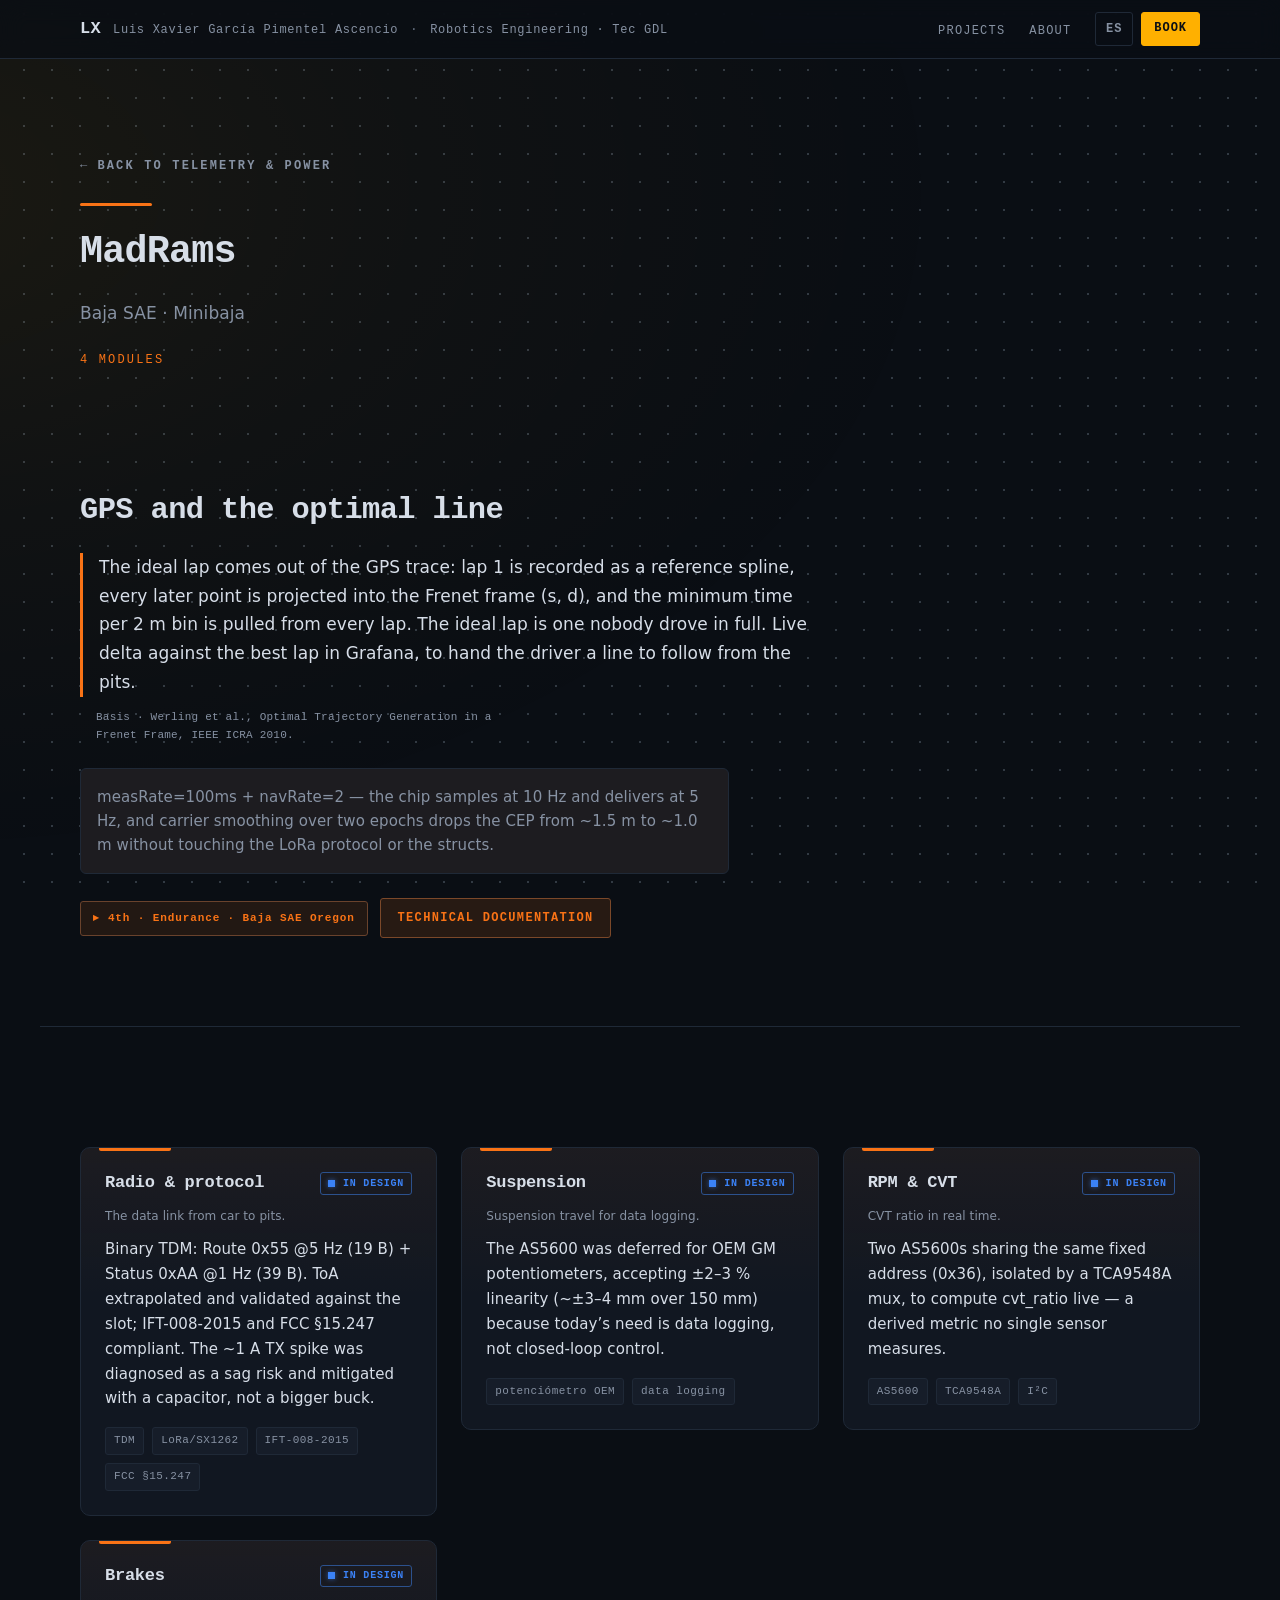
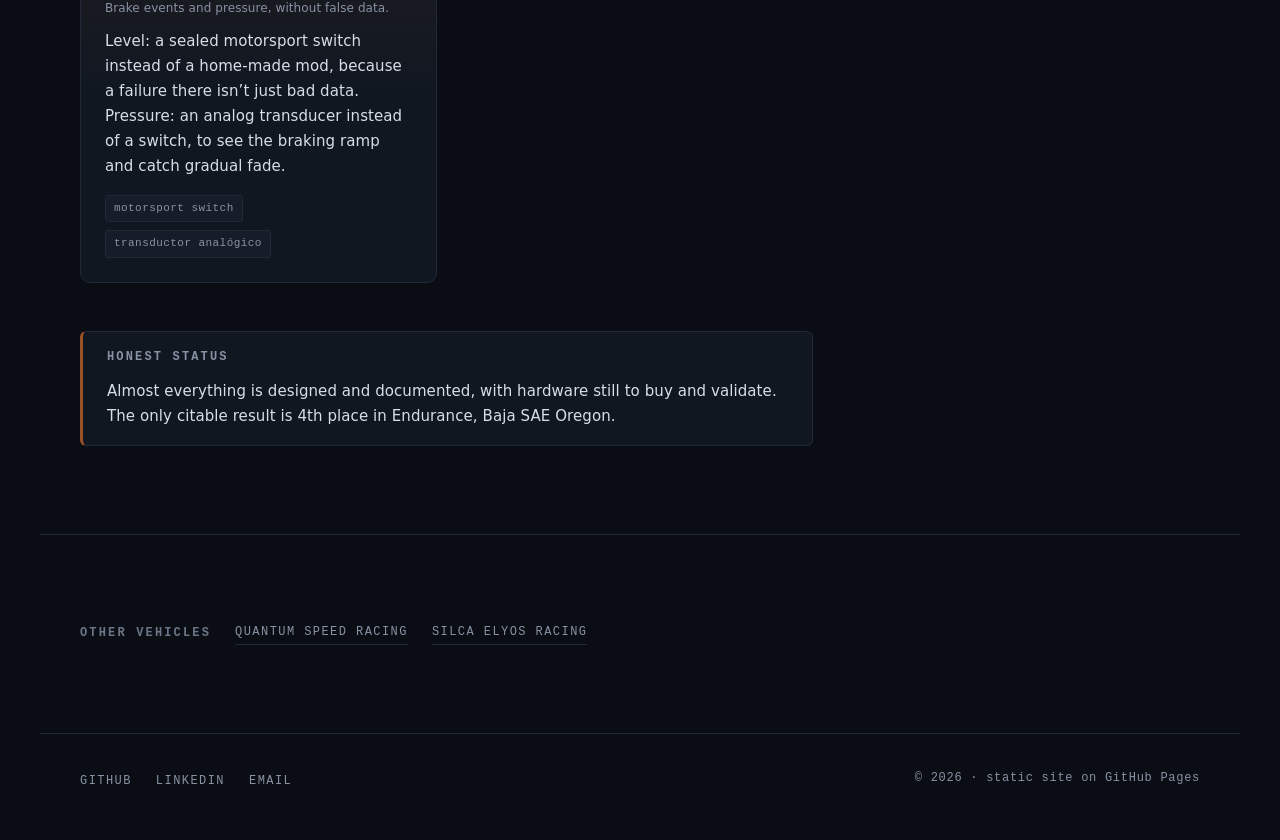
==== commit 63b69c54: "Changed to competition teams presentation" ====
--- a/coche-madrams.html
+++ b/coche-madrams.html
@@ -3,7 +3,7 @@
 <head>
 <meta charset="UTF-8">
 <meta name="viewport" content="width=device-width, initial-scale=1">
-<title data-i18n="meta.title.vehiculo.madrams">Coche MadRams — Luis Xavier García Pimentel Ascencio</title>
+<title data-i18n="meta.title.vehiculo.madrams">MadRams — Luis Xavier García Pimentel Ascencio</title>
 <meta name="description" content="Coche Baja SAE de MadRams: telemetría por radio LoRa, vuelta ideal en marco de Frenet y decisiones de ingeniería subsistema por subsistema.">
 
 <meta http-equiv="Content-Security-Policy"
@@ -14,10 +14,10 @@
                font-src 'self' https://fonts.gstatic.com;
                connect-src 'self';">
 
-<meta property="og:title" data-i18n-content="meta.title.vehiculo.madrams" content="Coche MadRams — Luis Xavier García Pimentel Ascencio">
+<meta property="og:title" data-i18n-content="meta.title.vehiculo.madrams" content="MadRams — Luis Xavier García Pimentel Ascencio">
 <meta property="og:description" content="Coche Baja SAE de MadRams: telemetría por radio LoRa, vuelta ideal en marco de Frenet y decisiones de ingeniería subsistema por subsistema.">
 <meta property="og:type" content="website">
-<meta property="og:url" content="https://luisxavierxd.github.io/Portfolio/coche-madrams.html">
+<meta property="og:url" content="https://luisxavierxd.github.io/Portfolio/coche-madrams">
 <meta property="og:image" content="https://luisxavierxd.github.io/Portfolio/assets/og-cover.png">
 <meta property="og:image:width" content="1200">
 <meta property="og:image:height" content="630">
@@ -38,18 +38,18 @@
 
 <header class="site-header">
   <nav class="nav" aria-label="Navegación principal" data-i18n-aria="nav.ariaLabel">
-    <a class="brand" href="index.html" data-page-link>
+    <a class="brand" href="./" data-page-link>
       <span class="brand__mark">LX</span>
       <span class="brand__name">Luis Xavier García Pimentel Ascencio</span>
       <span class="brand__subtitle" data-i18n="nav.subtitle">Ingeniería en Robótica · Tec GDL</span>
     </a>
     <ul class="nav__links">
-      <li><a class="nav__link" href="index.html#projects" data-page-link data-i18n="nav.projects">Proyectos</a></li>
-      <li><a class="nav__link" href="index.html#about" data-page-link data-i18n="nav.about">Sobre mí</a></li>
+      <li><a class="nav__link" href="./#projects" data-page-link data-i18n="nav.projects">Proyectos</a></li>
+      <li><a class="nav__link" href="./#about" data-page-link data-i18n="nav.about">Sobre mí</a></li>
     </ul>
     <div class="nav__actions">
       <button id="lang-toggle" class="lang-toggle" type="button" aria-label="EN — cambiar a inglés" data-i18n-aria="langToggle.ariaLabel">EN</button>
-      <a class="btn btn--primary btn--small" href="index.html#book" data-page-link data-i18n="nav.bookCta">Agendar</a>
+      <a class="btn btn--primary btn--small" href="./#book" data-page-link data-i18n="nav.bookCta">Agendar</a>
     </div>
   </nav>
 </header>
@@ -63,7 +63,7 @@
     <section class="section">
       <p class="vehicle-noscript">
         Esta página se arma con JavaScript. Mientras tanto:
-        <a href="telemetria.html">volver a Telemetría y potencia</a> ·
+        <a href="telemetria">volver a Telemetría y potencia</a> ·
         <a href="https://balsam-ringer-081.notion.site/797b2fdbb6b982669b6981bc59cf0b23" target="_blank" rel="noopener noreferrer">documentación técnica</a>.
       </p>
     </section>
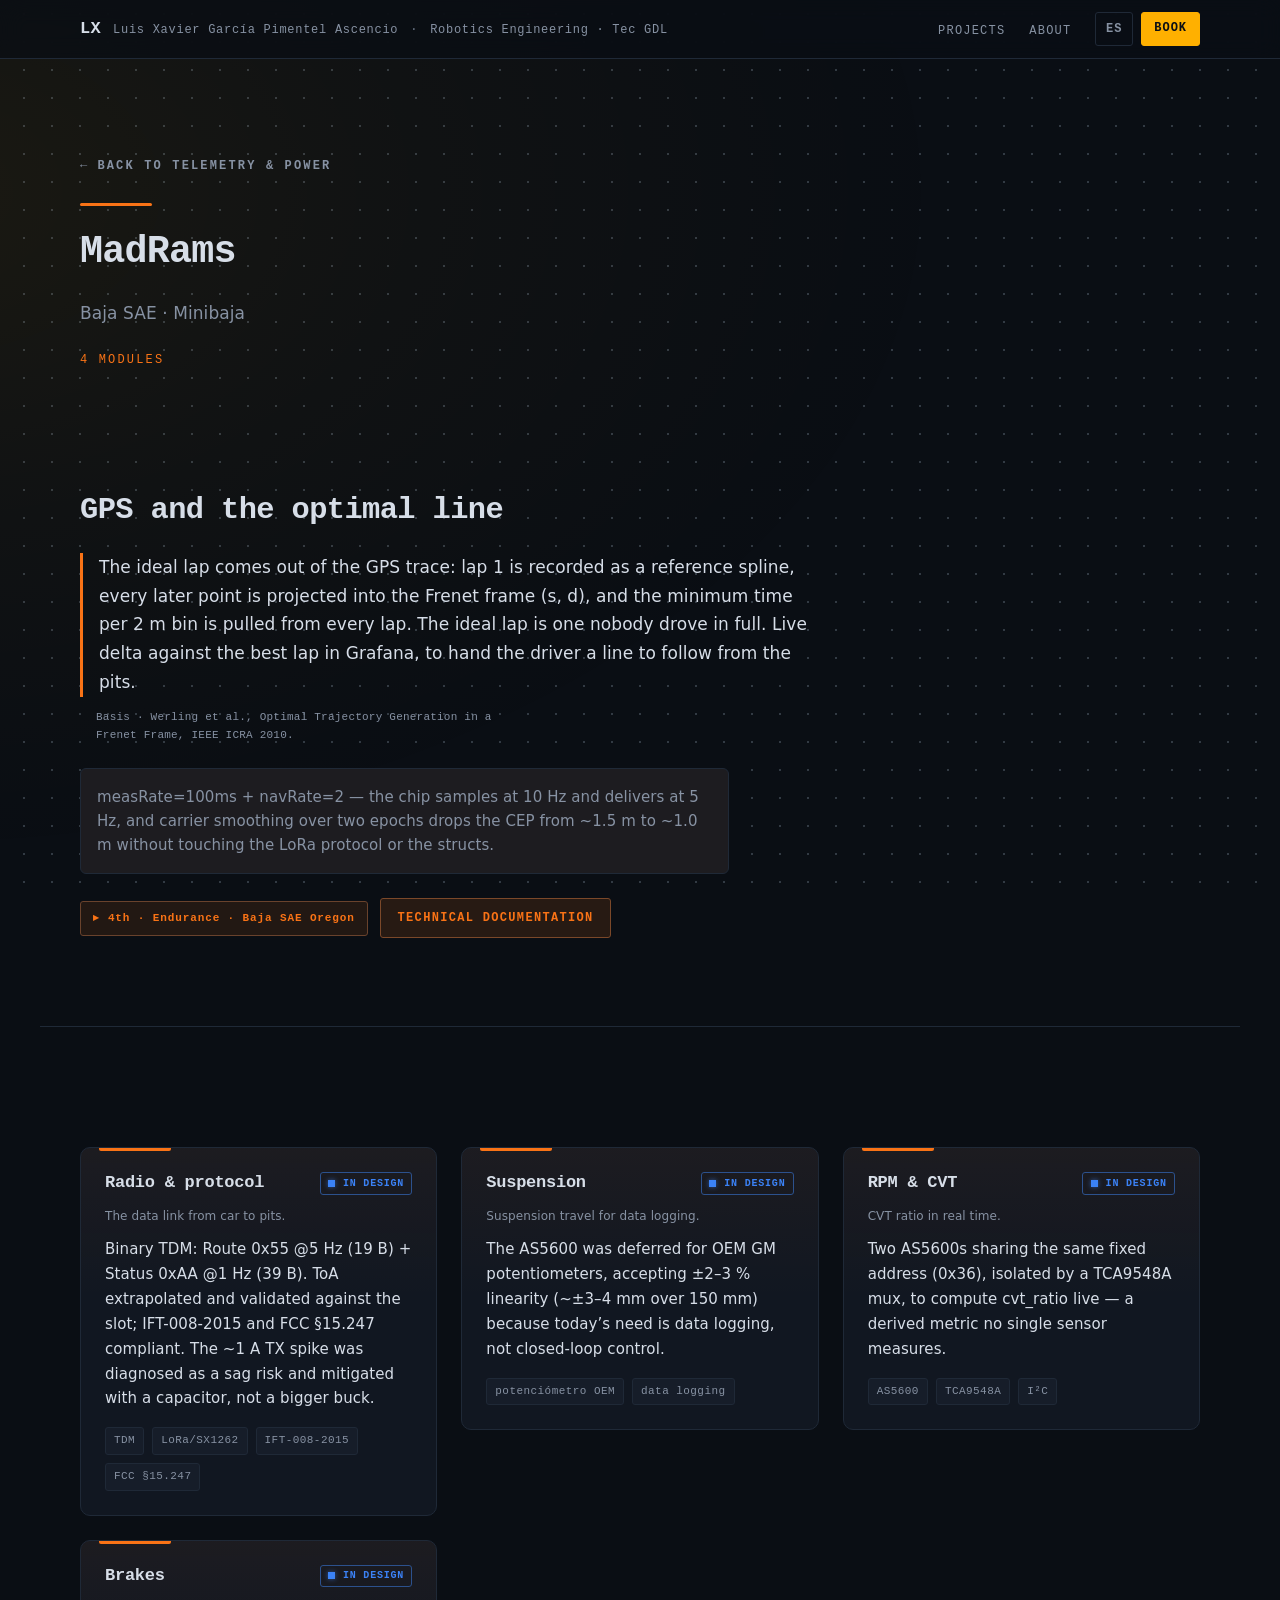
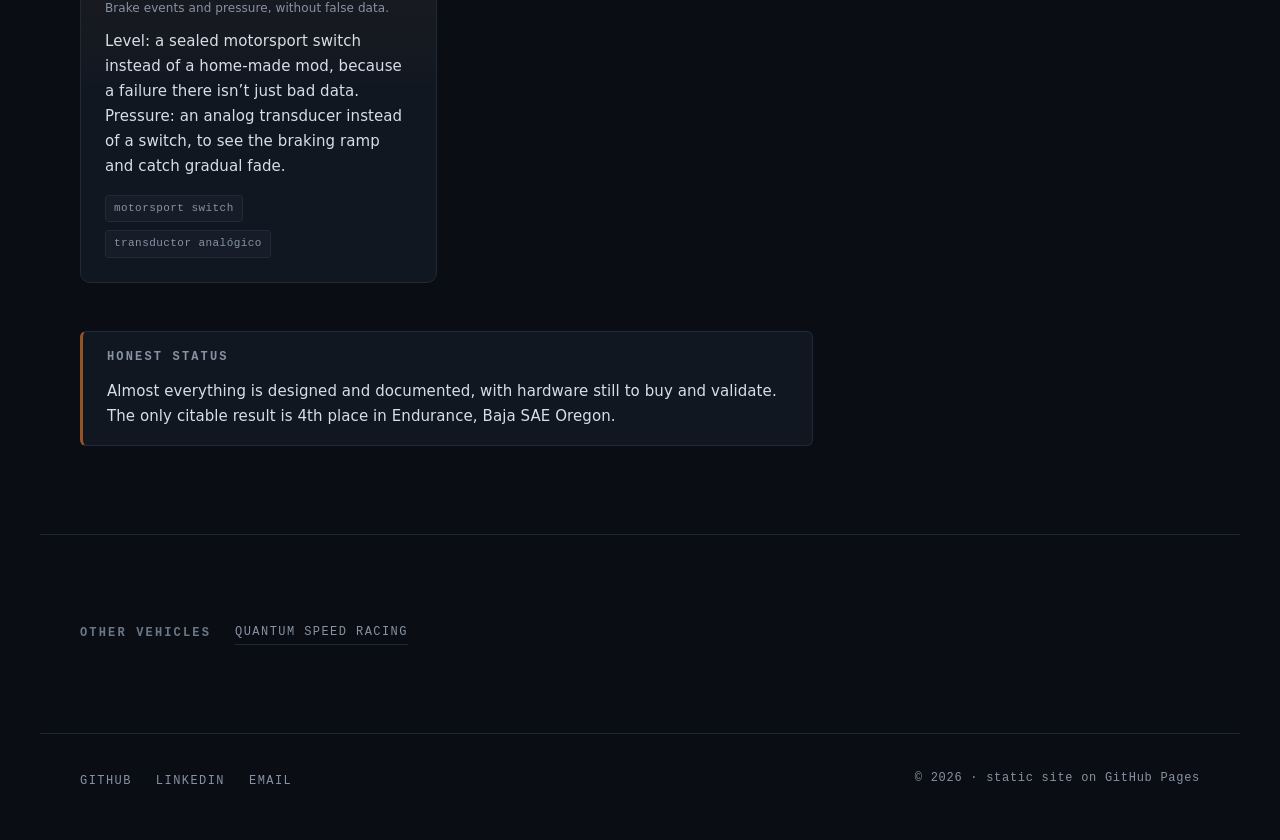
==== commit 68a948e8: "Sobre mí: el párrafo de Elyos cuenta el liderazgo, no lo técnico; versión en main.js y styles.css pa" ====
--- a/coche-madrams.html
+++ b/coche-madrams.html
@@ -31,7 +31,7 @@
 <link rel="preload" as="style" href="https://fonts.googleapis.com/css2?family=Space+Mono:wght@400;700&family=Inter:wght@400;500;600&display=swap">
 <link id="fonts-css" rel="stylesheet" media="print" href="https://fonts.googleapis.com/css2?family=Space+Mono:wght@400;700&family=Inter:wght@400;500;600&display=swap">
 
-<link rel="stylesheet" href="styles.css">
+<link rel="stylesheet" href="styles.css?v=20261125b">
 </head>
 <body>
 <a class="skip-link" href="#main" data-i18n="a11y.skip">Saltar al contenido</a>
@@ -79,6 +79,6 @@
   <p class="footer__meta">© <span id="year"></span> · <span data-i18n="footer.tagline">sitio estático en GitHub Pages</span></p>
 </footer>
 
-<script src="main.js" defer></script>
+<script src="main.js?v=20261125b" defer></script>
 </body>
 </html>
--- a/styles.css
+++ b/styles.css
@@ -44,10 +44,21 @@
      eye on --bg, and no two colors ever share a board. */
   --ch-coche:   #f97316; /* Coche MadRams — Baja rust-orange (vs. lime)  */
   --ch-quantum: #a855f7; /* Quantum       — high-voltage electric purple */
-  --ch-elyos:   #3b82f6; /* Silca Elyos   — award steel-blue             */
+  --ch-elyos:   #3b82f6; /* Elyos Racing  — team steel-blue              */
   --ch-teal:    #5eead4; /* LaTeX Studio  — typeset paper-mint           */
   --ch-indigo:  #818cf8; /* Frenado Magn. — field-line periwinkle        */
   --ch-orchid:  #c084fc; /* LLM / Orquest.— agent-orchestration violet   */
+  /* Banky — Banorte red, moved to a scarlet. The brand red (#eb0029) sits ~5°
+     from --ch-red's hue and reads as the same family on --bg, and it only
+     reaches 3.9:1 on --panel. Dropping the blue channel (6e → 33) keeps the
+     readout as bright as Malaria's while swinging the hue to 3°: a true red
+     next to a rose, and 4.8:1 on the darkest panel.                         */
+  --ch-banky:   #ff3d33; /* Banky         — Banorte scarlet (vs. --ch-red)   */
+  /* Cuaderno del Borrego — the blue of a notebook's ruled lines. Shares the
+     Formación board with lime only, so it just has to sit far from a yellow-
+     green; lighter than --ch-elyos and less violet than --ch-indigo, and well
+     past AA on every surface.                                               */
+  --ch-cuaderno: #93c5fd; /* Cuaderno    — ruled-notebook ink blue          */
 
   /* Default channel for anything outside a channel module (nav, hero,
      footer). Amber is the master channel. Every accent, focus ring and
@@ -800,7 +811,7 @@
   background: color-mix(in srgb, var(--ch) 22%, var(--rule));
 }
 
-/* Award ribbon — one module carries it (Silca Elyos), so it is a modifier on
+/* Award ribbon — kept for a module that carries a prize; it is a modifier on
    the module rather than a channel of its own. */
 .channel__award {
   display: flex;
@@ -821,6 +832,31 @@
   content: "🏆";
   font-size: var(--t-sm);
   line-height: 1;
+}
+
+/* Result ribbon — same well as the award, but for a placing rather than a
+   prize: no trophy, and it hugs its text instead of spanning the card, so a
+   fact of classification never dresses itself up as a win. Shares the mono
+   caret language of .vresult (§14), which states vehicle placings. */
+.channel__result {
+  align-self: start;
+  display: flex;
+  align-items: center;
+  gap: var(--s2);
+  padding: var(--s2) var(--s3);
+  font-family: var(--font-mono);
+  font-size: var(--t-xs);
+  font-weight: 700;
+  letter-spacing: 0.08em;
+  color: var(--ch);
+  background: color-mix(in srgb, var(--ch) 10%, transparent);
+  border: 1px solid color-mix(in srgb, var(--ch) 34%, var(--rule));
+  border-radius: var(--r-sm);
+}
+
+.channel__result::before {
+  content: "▸";
+  color: var(--ch);
 }
 
 .channel > .channel__name {
@@ -896,6 +932,23 @@
   color: var(--dim-strong);
 }
 
+/* Two-line unit. Banky's unit carries three counts — the longest unit string on
+   the site — and no size on the scale fits it on one line in a board column, so
+   the ellipsis above would eat "107 tests", a number the copy makes a claim
+   about. The modifier lets the unit wrap and reserves the second line; on the
+   sub-page it goes on the board, so every channel in the row reserves it too and
+   one wrapping readout cannot push its own trace out of line with the traces
+   beside it. On the landing the hero has no row to line up with, so it carries
+   the modifier itself. */
+.board--unit-2l .reading__unit,
+.channel__reading--2l .reading__unit {
+  white-space: normal;
+  overflow: visible;
+  text-overflow: clip;
+  line-height: 1.45;
+  min-height: 2.9em; /* 2 × line-height: the reserved second line */
+}
+
 /* --------------------------------------------------------------------------
    9. Traces — scope screens + the draw
    -------------------------------------------------------------------------- */
@@ -1395,6 +1448,179 @@
 }
 
 /* --------------------------------------------------------------------------
+   Skill legend cross-links — a pill that maps to shipped work is clickable,
+   opening a popover of the project(s) that use it. The affordance is quiet:
+   the group's channel colour on hover plus a small chevron, so a linked pill
+   reads as "there's more here" without shouting over the inert ones.
+   -------------------------------------------------------------------------- */
+.pill--linked {
+  cursor: pointer;
+  position: relative;
+  padding-right: 1.2rem;
+  transition: color 0.15s ease, border-color 0.15s ease, background 0.15s ease;
+}
+
+.pill--linked::after {
+  content: "\203A"; /* › */
+  position: absolute;
+  right: 0.45rem;
+  top: 50%;
+  transform: translateY(-50%);
+  font-weight: 700;
+  color: color-mix(in srgb, var(--ch) 70%, var(--dim-strong));
+  opacity: 0.75;
+}
+
+.pill--linked:hover,
+.pill--linked:focus-visible,
+.pill--linked[aria-expanded="true"] {
+  color: var(--text);
+  border-color: color-mix(in srgb, var(--ch) 55%, var(--rule));
+  background: color-mix(in srgb, var(--ch) 12%, var(--panel));
+}
+
+.pill--linked:focus-visible {
+  outline: 2px solid color-mix(in srgb, var(--ch) 60%, transparent);
+  outline-offset: 2px;
+}
+
+/* The popover reads as a patch-panel readout, not a Material menu: sharp-ish
+   instrument panel, a channel-coloured top rail, a header bar identical to the
+   board's own (.section__eyebrow — tick, mono label, hairline to the edge), and
+   a probe caret pointing back up at the pill it belongs to. Separation comes
+   from a hairline plus a faint channel halo — no soft grey drop shadow. */
+.skill-pop {
+  position: fixed;
+  z-index: 60;
+  min-width: 13rem;
+  max-width: min(20rem, calc(100vw - 2rem));
+  padding: var(--s3);
+  background: var(--panel);
+  border: 1px solid color-mix(in srgb, var(--ch) 30%, var(--rule));
+  border-top: 2px solid var(--ch);
+  border-radius: var(--r-sm);
+  box-shadow: 0 8px 22px -14px rgba(0, 0, 0, 0.85),
+              0 0 18px -8px color-mix(in srgb, var(--ch) 40%, transparent);
+}
+
+/* Probe caret: a channel-coloured tick at the top edge, aligned by JS to the
+   centre of the pill (--caret-x), so the readout visibly patches to its tag. */
+.skill-pop::before {
+  content: "";
+  position: absolute;
+  top: -7px;
+  left: var(--caret-x, 18px);
+  transform: translateX(-50%);
+  width: 0;
+  height: 0;
+  border-left: 6px solid transparent;
+  border-right: 6px solid transparent;
+  border-bottom: 6px solid var(--ch);
+}
+
+.skill-pop__label {
+  display: flex;
+  align-items: center;
+  gap: var(--s2);
+  margin: 0 0 var(--s2);
+  font-family: var(--font-mono);
+  font-weight: 700;
+  font-size: var(--t-2xs);
+  letter-spacing: var(--track-wide);
+  text-transform: uppercase;
+  color: var(--dim-strong);
+}
+
+.skill-pop__label::before { /* channel tick, as on .section__eyebrow */
+  content: "";
+  flex: 0 0 auto;
+  width: 3px;
+  height: 11px;
+  background: var(--ch);
+  border-radius: 1px;
+}
+
+.skill-pop__label::after { /* hairline running to the panel edge */
+  content: "";
+  flex: 1 1 0;
+  height: 1px;
+  background: color-mix(in srgb, var(--ch) 22%, var(--rule));
+}
+
+.skill-pop__list {
+  list-style: none;
+  margin: 0;
+  padding: 0;
+  display: flex;
+  flex-direction: column;
+  gap: 1px;
+}
+
+.skill-pop__link {
+  display: flex;
+  align-items: baseline;
+  gap: 0.5rem;
+  padding: 0.4rem 0.5rem;
+  font-size: var(--t-sm);
+  color: var(--text);
+  text-decoration: none;
+  box-shadow: inset 2px 0 0 transparent; /* the rail the hover fills in */
+  transition: color 0.12s ease, background 0.12s ease, box-shadow 0.12s ease;
+}
+
+.skill-pop__link::before { /* a mono probe marker, not a decorative arrow */
+  content: "\203A"; /* › */
+  font-family: var(--font-mono);
+  font-weight: 700;
+  color: color-mix(in srgb, var(--ch) 65%, var(--dim-strong));
+}
+
+.skill-pop__link:hover,
+.skill-pop__link:focus-visible {
+  outline: none;
+  color: var(--text);
+  background: color-mix(in srgb, var(--ch) 12%, transparent);
+  box-shadow: inset 2px 0 0 var(--ch); /* patched: the channel rail lights up */
+}
+
+.skill-pop__link:hover::before,
+.skill-pop__link:focus-visible::before {
+  color: var(--ch);
+}
+
+@media (prefers-reduced-motion: no-preference) {
+  .skill-pop { animation: pop-in 130ms ease-out both; }
+}
+
+@keyframes pop-in {
+  from { opacity: 0; transform: translateY(-4px); }
+  to   { opacity: 1; transform: translateY(0); }
+}
+
+/* Deep-link landing: the card arrived at by #id flashes its channel colour,
+   then settles to a faint ring so it stays identifiable. scroll-margin clears
+   the sticky header. */
+.channel { scroll-margin-top: 96px; }
+
+.channel:target {
+  box-shadow: 0 0 0 1px color-mix(in srgb, var(--ch) 45%, transparent);
+}
+
+@media (prefers-reduced-motion: no-preference) {
+  .channel:target { animation: card-flash 2.4s ease-out 1; }
+}
+
+@keyframes card-flash {
+  0% {
+    box-shadow: 0 0 0 2px var(--ch),
+                0 0 24px 3px color-mix(in srgb, var(--ch) 35%, transparent);
+  }
+  100% {
+    box-shadow: 0 0 0 1px color-mix(in srgb, var(--ch) 45%, transparent);
+  }
+}
+
+/* --------------------------------------------------------------------------
    12. Channel module prose + links (kept after .pills/.badges so the
        flex gap above applies, and module spacing wins on .channel__links)
    -------------------------------------------------------------------------- */
@@ -1425,6 +1651,24 @@
 }
 
 .channel .badges { margin-top: var(--s4); }
+
+/* A recorded demo of the project, framed like a scope screen: squared, ruled
+   in the channel color, never wider than the module. */
+.channel__thumb { display: block; margin: var(--s4) 0 0; }
+.channel__thumb img {
+  display: block;
+  width: 100%;
+  height: auto;
+  border: 1px solid color-mix(in srgb, var(--ch) 30%, var(--rule));
+  border-radius: var(--r-md);
+  background: var(--panel-2);
+}
+
+/* A live CI status image (the workflow's own badge.svg), set under the tags it
+   backs up. No box of its own: GitHub's badge already reads as one. */
+.channel__ci { margin-top: var(--s3); font-size: var(--t-xs); }
+.channel__ci a { display: inline-block; border-radius: var(--r-sm); }
+.channel__ci img { display: block; height: 20px; width: auto; }
 
 .channel > .channel__links {
   margin-top: auto;
@@ -1920,6 +2164,17 @@
   overflow: hidden;
 }
 
+/* Calendly's embed colour params (background_color/text_color/primary_color on
+   the tab data-url) are a paid-plan feature; on the free plan Calendly ignores
+   them and renders the booking iframe on its default white, which clashes with
+   the dark panel. We can't reach inside a cross-origin iframe to theme it, so we
+   invert it from the outside to fake a dark theme. hue-rotate(180deg) flips the
+   inverted hues back so the blue accent (selected dates) stays blue. Drop this
+   rule if the account moves back to a paid plan and the params apply again. */
+#calendly-inline iframe {
+  filter: invert(0.92) hue-rotate(180deg);
+}
+
 /* Placeholder shown until the Calendly widget replaces it (also covers a
    blocked third-party frame, where it never arrives). Absolutely positioned
    within the already-reserved .book__panel box, so it adds no height and
@@ -2413,3 +2668,170 @@
   color: var(--dim-strong);
 }
 .vehicle-noscript a { color: var(--ch); }
+
+/* --------------------------------------------------------------------------
+   Elyos hero (bank 1): kicker, second readout, ADC milestones, teaser links
+   -------------------------------------------------------------------------- */
+
+/* context line under the name: where and when, quieter than the tagline */
+.channel > .channel__kicker {
+  font-size: var(--t-sm);
+  line-height: 1.5;
+  color: var(--dim-strong);
+}
+
+/* the second measured channel, read under the main one in the same mono voice */
+.channel > .channel__subreading {
+  margin-top: var(--s2);
+  font-family: var(--font-mono);
+  font-size: var(--t-sm);
+  font-weight: 700;
+  letter-spacing: 0.04em;
+  font-variant-numeric: tabular-nums;
+  color: color-mix(in srgb, var(--ch) 70%, var(--text));
+}
+
+/* ADC milestones: a real sequence, so an ordered list. Done is a lit square,
+   pending a dashed empty one, and each row also says its state in words. */
+.milestones {
+  padding: var(--s3) var(--s4);
+  background: var(--panel-2);
+  border: 1px solid var(--rule);
+  border-radius: var(--r-md);
+}
+
+.milestones__head {
+  display: flex;
+  flex-wrap: wrap;
+  align-items: center;
+  justify-content: space-between;
+  gap: var(--s2) var(--s3);
+  font-family: var(--font-mono);
+  font-size: var(--t-sm);
+  font-weight: 700;
+  color: var(--dim-strong);
+}
+
+.milestones__list {
+  list-style: none;
+  margin: var(--s3) 0 0;
+  padding: 0;
+  display: grid;
+  gap: var(--s2);
+}
+
+.milestone {
+  display: grid;
+  grid-template-columns: 8px minmax(0, 1fr) auto;
+  align-items: baseline;
+  gap: var(--s3);
+  font-size: var(--t-sm);
+  line-height: 1.45;
+  color: var(--text);
+}
+
+.milestone::before {
+  content: "";
+  width: 8px;
+  height: 8px;
+  align-self: center;
+  background: var(--ch);
+  box-shadow: 0 0 5px color-mix(in srgb, var(--ch) 60%, transparent);
+}
+
+.milestone--pending { color: var(--dim-strong); }
+.milestone--pending::before {
+  background: transparent;
+  border: 1px dashed var(--dim-strong);
+  box-shadow: none;
+}
+
+.milestone__state {
+  font-family: var(--font-mono);
+  font-size: var(--t-2xs);
+  font-weight: 700;
+  letter-spacing: 0.08em;
+  text-transform: uppercase;
+  color: var(--dim-strong);
+}
+
+.milestone--done .milestone__state { color: color-mix(in srgb, var(--ch) 72%, var(--dim-strong)); }
+
+/* teaser rows that are links: JTCS keeps its live demo, «+1 more» opens the
+   bank, and the cross-reference in bank 3 points at the hero in bank 1 */
+.rest__link {
+  color: var(--text);
+  text-decoration: underline;
+  text-decoration-color: color-mix(in srgb, var(--ch) 45%, transparent);
+  text-underline-offset: 0.2em;
+}
+
+.rest__link:hover { color: var(--ch); }
+
+.rest__note {
+  display: block;
+  margin-top: 0.15rem;
+  font-family: var(--font-mono);
+  font-size: var(--t-sm);
+  letter-spacing: 0.04em;
+  color: var(--dim-strong);
+}
+
+.rest--more,
+.rest--xref {
+  display: block;
+  font-family: var(--font-mono);
+  font-size: var(--t-sm);
+  font-weight: 700;
+  letter-spacing: 0.06em;
+}
+
+.rest--more .rest__link { color: var(--dim-strong); }
+.rest--more .rest__link:hover { color: var(--ch); }
+
+/* Main team: the season's team gets its own row above the plain list, in its
+   channel colour, with the role and a link to its card. */
+.team-main {
+  display: grid;
+  gap: var(--s2);
+  padding: var(--s4) var(--s5);
+  background: color-mix(in srgb, var(--ch) 7%, var(--panel));
+  border: 1px solid color-mix(in srgb, var(--ch) 30%, var(--rule));
+  border-left: 3px solid var(--ch);
+  border-radius: var(--r-md);
+}
+
+.team-main__label {
+  font-family: var(--font-mono);
+  font-size: var(--t-sm);
+  font-weight: 700;
+  color: var(--ch);
+}
+
+.team-main__name {
+  font-family: var(--font-mono);
+  font-weight: 700;
+  font-size: var(--t-xl);
+  line-height: 1.2;
+  color: var(--text);
+}
+
+.team-main__role {
+  font-size: var(--t-md);
+  line-height: 1.55;
+  color: var(--dim-strong);
+}
+
+.team-main__link {
+  justify-self: start;
+  margin-top: var(--s1, 0.25rem);
+  font-family: var(--font-mono);
+  font-size: var(--t-sm);
+  font-weight: 700;
+  color: var(--ch);
+  text-decoration: underline;
+  text-decoration-color: color-mix(in srgb, var(--ch) 45%, transparent);
+  text-underline-offset: 0.2em;
+}
+
+.team-main__link:hover { text-decoration-color: var(--ch); }
